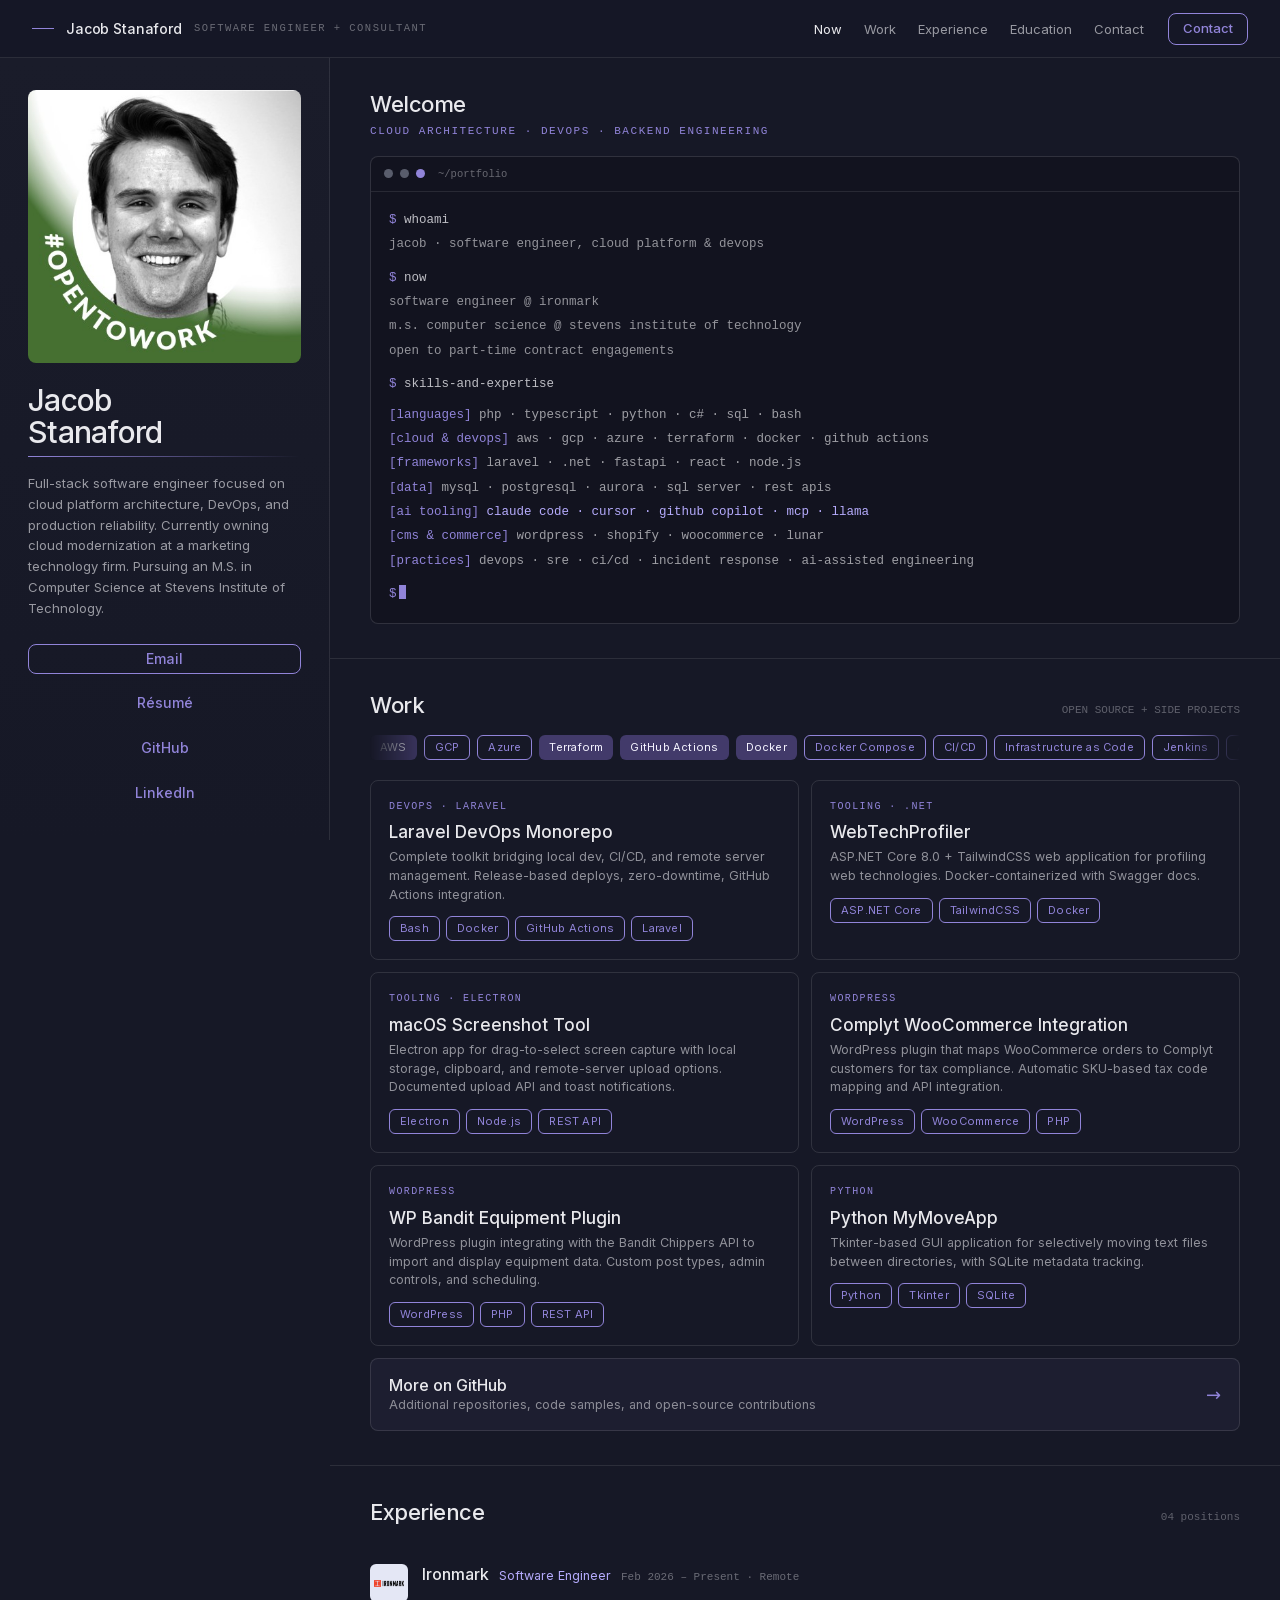
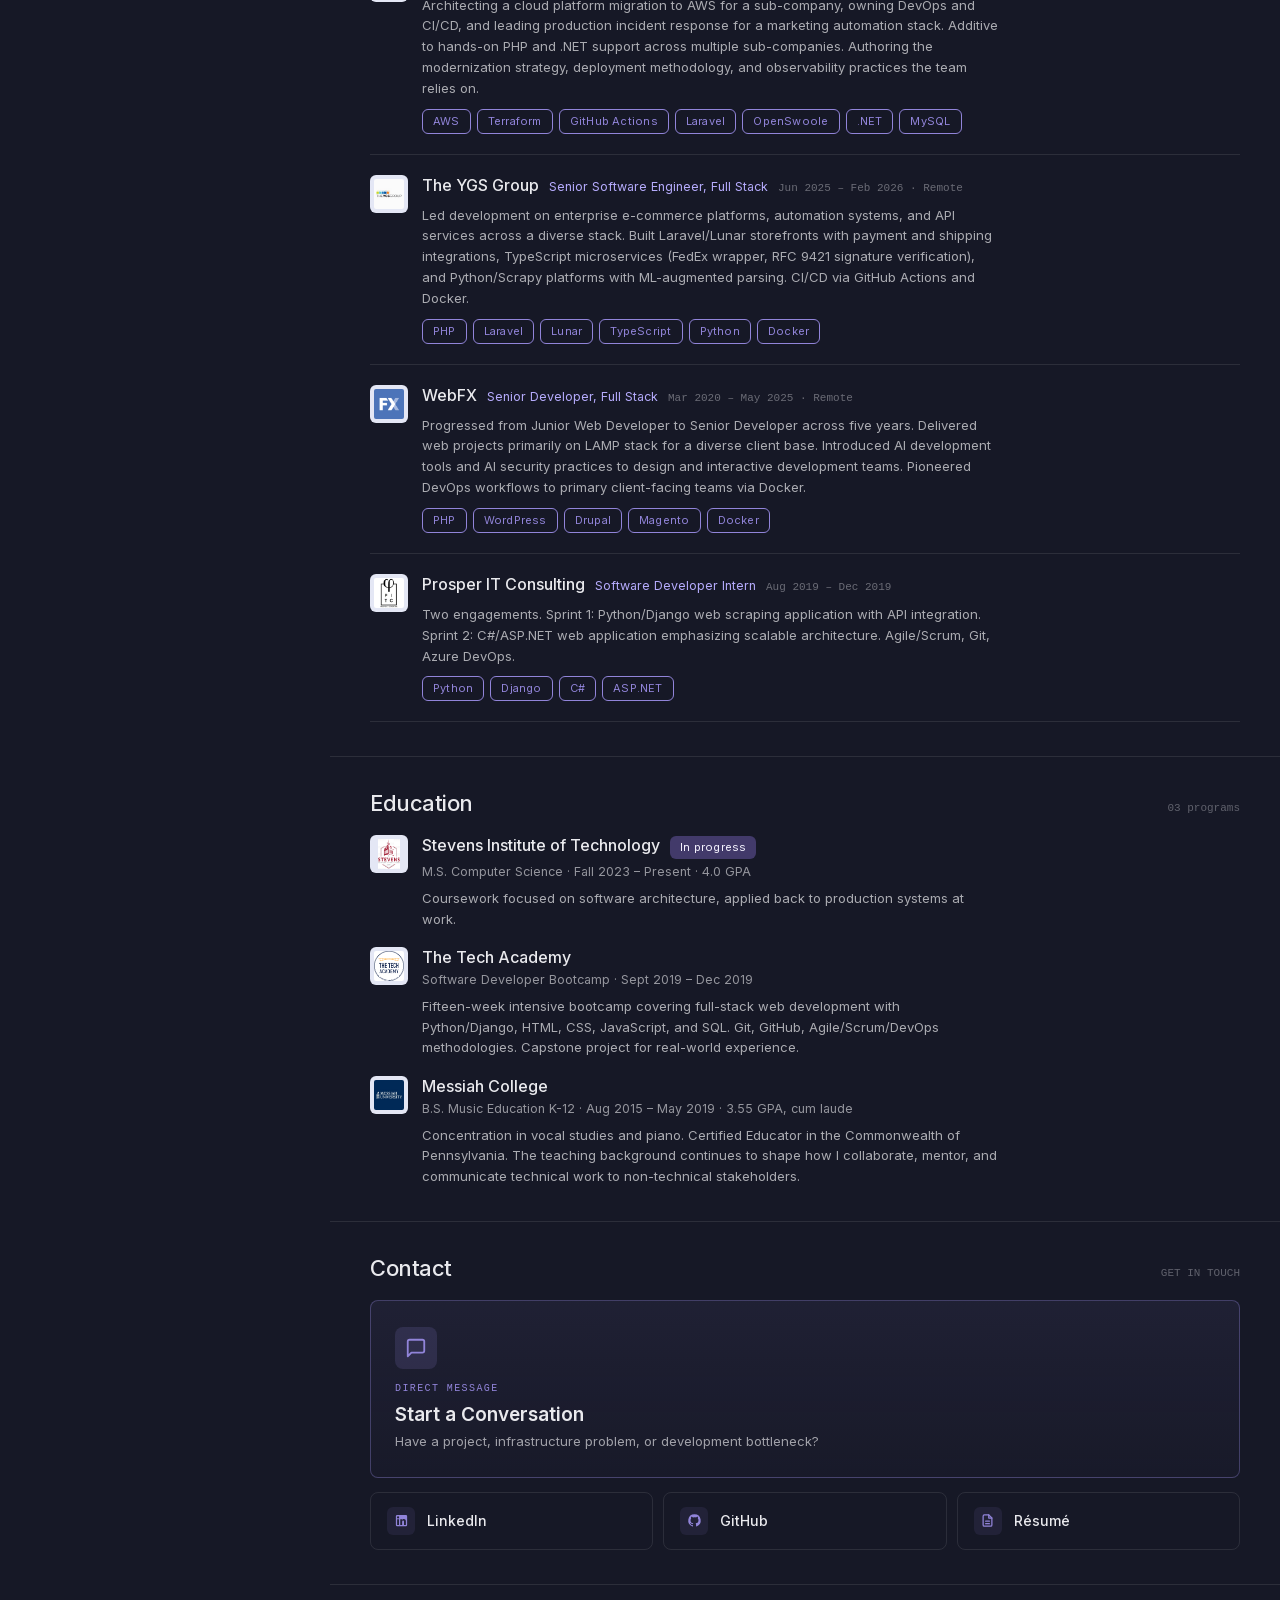
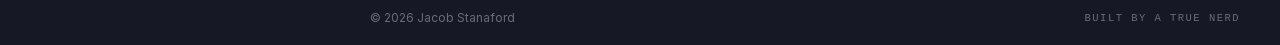
==== index.html @ 5dfaf930 "Homepage + services: add responsive media queries for mobile/tablet Feedback item 7. Three tiers of " ====
<!DOCTYPE html>
<html lang="en">
<head>
<meta charset="utf-8">
<meta name="viewport" content="width=device-width, initial-scale=1">
<title>Jacob Stanaford Portfolio | Software Engineer, Cloud Platform & DevOps</title>
<style>/* Nocturne — design-system tokens and component classes. This file is the source of truth for the system's look; retune it here and see readme.md. */
/* cyrillic-ext */
@font-face {
  font-family: 'Inter';
  font-style: normal;
  font-weight: 400;
  font-display: swap;
  src: url("assets/e448b426-da30-4cca-98b8-e3b02acdb00e.woff2") format('woff2');
  unicode-range: U+0460-052F, U+1C80-1C8A, U+20B4, U+2DE0-2DFF, U+A640-A69F, U+FE2E-FE2F;
}
/* cyrillic */
@font-face {
  font-family: 'Inter';
  font-style: normal;
  font-weight: 400;
  font-display: swap;
  src: url("assets/f47bdb8e-4d1e-4880-98b2-61ec3b3f5b4e.woff2") format('woff2');
  unicode-range: U+0301, U+0400-045F, U+0490-0491, U+04B0-04B1, U+2116;
}
/* greek-ext */
@font-face {
  font-family: 'Inter';
  font-style: normal;
  font-weight: 400;
  font-display: swap;
  src: url("assets/65dbf467-a188-4898-a3f2-194eca84f91b.woff2") format('woff2');
  unicode-range: U+1F00-1FFF;
}
/* greek */
@font-face {
  font-family: 'Inter';
  font-style: normal;
  font-weight: 400;
  font-display: swap;
  src: url("assets/1e72e751-fc00-493d-9ffb-1dca9f66a123.woff2") format('woff2');
  unicode-range: U+0370-0377, U+037A-037F, U+0384-038A, U+038C, U+038E-03A1, U+03A3-03FF;
}
/* vietnamese */
@font-face {
  font-family: 'Inter';
  font-style: normal;
  font-weight: 400;
  font-display: swap;
  src: url("assets/7c887afc-5d10-48a5-83d8-a8b218cb002e.woff2") format('woff2');
  unicode-range: U+0102-0103, U+0110-0111, U+0128-0129, U+0168-0169, U+01A0-01A1, U+01AF-01B0, U+0300-0301, U+0303-0304, U+0308-0309, U+0323, U+0329, U+1EA0-1EF9, U+20AB;
}
/* latin-ext */
@font-face {
  font-family: 'Inter';
  font-style: normal;
  font-weight: 400;
  font-display: swap;
  src: url("assets/c6983fc7-9854-4e55-b79d-0b1c1384f099.woff2") format('woff2');
  unicode-range: U+0100-02BA, U+02BD-02C5, U+02C7-02CC, U+02CE-02D7, U+02DD-02FF, U+0304, U+0308, U+0329, U+1D00-1DBF, U+1E00-1E9F, U+1EF2-1EFF, U+2020, U+20A0-20AB, U+20AD-20C0, U+2113, U+2C60-2C7F, U+A720-A7FF;
}
/* latin */
@font-face {
  font-family: 'Inter';
  font-style: normal;
  font-weight: 400;
  font-display: swap;
  src: url("assets/23ee8424-22c7-4cfa-b0a1-add9e2dee1e7.woff2") format('woff2');
  unicode-range: U+0000-00FF, U+0131, U+0152-0153, U+02BB-02BC, U+02C6, U+02DA, U+02DC, U+0304, U+0308, U+0329, U+2000-206F, U+20AC, U+2122, U+2191, U+2193, U+2212, U+2215, U+FEFF, U+FFFD;
}
/* cyrillic-ext */
@font-face {
  font-family: 'Inter';
  font-style: normal;
  font-weight: 500;
  font-display: swap;
  src: url("assets/e448b426-da30-4cca-98b8-e3b02acdb00e.woff2") format('woff2');
  unicode-range: U+0460-052F, U+1C80-1C8A, U+20B4, U+2DE0-2DFF, U+A640-A69F, U+FE2E-FE2F;
}
/* cyrillic */
@font-face {
  font-family: 'Inter';
  font-style: normal;
  font-weight: 500;
  font-display: swap;
  src: url("assets/f47bdb8e-4d1e-4880-98b2-61ec3b3f5b4e.woff2") format('woff2');
  unicode-range: U+0301, U+0400-045F, U+0490-0491, U+04B0-04B1, U+2116;
}
/* greek-ext */
@font-face {
  font-family: 'Inter';
  font-style: normal;
  font-weight: 500;
  font-display: swap;
  src: url("assets/65dbf467-a188-4898-a3f2-194eca84f91b.woff2") format('woff2');
  unicode-range: U+1F00-1FFF;
}
/* greek */
@font-face {
  font-family: 'Inter';
  font-style: normal;
  font-weight: 500;
  font-display: swap;
  src: url("assets/1e72e751-fc00-493d-9ffb-1dca9f66a123.woff2") format('woff2');
  unicode-range: U+0370-0377, U+037A-037F, U+0384-038A, U+038C, U+038E-03A1, U+03A3-03FF;
}
/* vietnamese */
@font-face {
  font-family: 'Inter';
  font-style: normal;
  font-weight: 500;
  font-display: swap;
  src: url("assets/7c887afc-5d10-48a5-83d8-a8b218cb002e.woff2") format('woff2');
  unicode-range: U+0102-0103, U+0110-0111, U+0128-0129, U+0168-0169, U+01A0-01A1, U+01AF-01B0, U+0300-0301, U+0303-0304, U+0308-0309, U+0323, U+0329, U+1EA0-1EF9, U+20AB;
}
/* latin-ext */
@font-face {
  font-family: 'Inter';
  font-style: normal;
  font-weight: 500;
  font-display: swap;
  src: url("assets/c6983fc7-9854-4e55-b79d-0b1c1384f099.woff2") format('woff2');
  unicode-range: U+0100-02BA, U+02BD-02C5, U+02C7-02CC, U+02CE-02D7, U+02DD-02FF, U+0304, U+0308, U+0329, U+1D00-1DBF, U+1E00-1E9F, U+1EF2-1EFF, U+2020, U+20A0-20AB, U+20AD-20C0, U+2113, U+2C60-2C7F, U+A720-A7FF;
}
/* latin */
@font-face {
  font-family: 'Inter';
  font-style: normal;
  font-weight: 500;
  font-display: swap;
  src: url("assets/23ee8424-22c7-4cfa-b0a1-add9e2dee1e7.woff2") format('woff2');
  unicode-range: U+0000-00FF, U+0131, U+0152-0153, U+02BB-02BC, U+02C6, U+02DA, U+02DC, U+0304, U+0308, U+0329, U+2000-206F, U+20AC, U+2122, U+2191, U+2193, U+2212, U+2215, U+FEFF, U+FFFD;
}
/* cyrillic-ext */
@font-face {
  font-family: 'Inter';
  font-style: normal;
  font-weight: 600;
  font-display: swap;
  src: url("assets/e448b426-da30-4cca-98b8-e3b02acdb00e.woff2") format('woff2');
  unicode-range: U+0460-052F, U+1C80-1C8A, U+20B4, U+2DE0-2DFF, U+A640-A69F, U+FE2E-FE2F;
}
/* cyrillic */
@font-face {
  font-family: 'Inter';
  font-style: normal;
  font-weight: 600;
  font-display: swap;
  src: url("assets/f47bdb8e-4d1e-4880-98b2-61ec3b3f5b4e.woff2") format('woff2');
  unicode-range: U+0301, U+0400-045F, U+0490-0491, U+04B0-04B1, U+2116;
}
/* greek-ext */
@font-face {
  font-family: 'Inter';
  font-style: normal;
  font-weight: 600;
  font-display: swap;
  src: url("assets/65dbf467-a188-4898-a3f2-194eca84f91b.woff2") format('woff2');
  unicode-range: U+1F00-1FFF;
}
/* greek */
@font-face {
  font-family: 'Inter';
  font-style: normal;
  font-weight: 600;
  font-display: swap;
  src: url("assets/1e72e751-fc00-493d-9ffb-1dca9f66a123.woff2") format('woff2');
  unicode-range: U+0370-0377, U+037A-037F, U+0384-038A, U+038C, U+038E-03A1, U+03A3-03FF;
}
/* vietnamese */
@font-face {
  font-family: 'Inter';
  font-style: normal;
  font-weight: 600;
  font-display: swap;
  src: url("assets/7c887afc-5d10-48a5-83d8-a8b218cb002e.woff2") format('woff2');
  unicode-range: U+0102-0103, U+0110-0111, U+0128-0129, U+0168-0169, U+01A0-01A1, U+01AF-01B0, U+0300-0301, U+0303-0304, U+0308-0309, U+0323, U+0329, U+1EA0-1EF9, U+20AB;
}
/* latin-ext */
@font-face {
  font-family: 'Inter';
  font-style: normal;
  font-weight: 600;
  font-display: swap;
  src: url("assets/c6983fc7-9854-4e55-b79d-0b1c1384f099.woff2") format('woff2');
  unicode-range: U+0100-02BA, U+02BD-02C5, U+02C7-02CC, U+02CE-02D7, U+02DD-02FF, U+0304, U+0308, U+0329, U+1D00-1DBF, U+1E00-1E9F, U+1EF2-1EFF, U+2020, U+20A0-20AB, U+20AD-20C0, U+2113, U+2C60-2C7F, U+A720-A7FF;
}
/* latin */
@font-face {
  font-family: 'Inter';
  font-style: normal;
  font-weight: 600;
  font-display: swap;
  src: url("assets/23ee8424-22c7-4cfa-b0a1-add9e2dee1e7.woff2") format('woff2');
  unicode-range: U+0000-00FF, U+0131, U+0152-0153, U+02BB-02BC, U+02C6, U+02DA, U+02DC, U+0304, U+0308, U+0329, U+2000-206F, U+20AC, U+2122, U+2191, U+2193, U+2212, U+2215, U+FEFF, U+FFFD;
}
/* cyrillic-ext */
@font-face {
  font-family: 'Inter';
  font-style: normal;
  font-weight: 700;
  font-display: swap;
  src: url("assets/e448b426-da30-4cca-98b8-e3b02acdb00e.woff2") format('woff2');
  unicode-range: U+0460-052F, U+1C80-1C8A, U+20B4, U+2DE0-2DFF, U+A640-A69F, U+FE2E-FE2F;
}
/* cyrillic */
@font-face {
  font-family: 'Inter';
  font-style: normal;
  font-weight: 700;
  font-display: swap;
  src: url("assets/f47bdb8e-4d1e-4880-98b2-61ec3b3f5b4e.woff2") format('woff2');
  unicode-range: U+0301, U+0400-045F, U+0490-0491, U+04B0-04B1, U+2116;
}
/* greek-ext */
@font-face {
  font-family: 'Inter';
  font-style: normal;
  font-weight: 700;
  font-display: swap;
  src: url("assets/65dbf467-a188-4898-a3f2-194eca84f91b.woff2") format('woff2');
  unicode-range: U+1F00-1FFF;
}
/* greek */
@font-face {
  font-family: 'Inter';
  font-style: normal;
  font-weight: 700;
  font-display: swap;
  src: url("assets/1e72e751-fc00-493d-9ffb-1dca9f66a123.woff2") format('woff2');
  unicode-range: U+0370-0377, U+037A-037F, U+0384-038A, U+038C, U+038E-03A1, U+03A3-03FF;
}
/* vietnamese */
@font-face {
  font-family: 'Inter';
  font-style: normal;
  font-weight: 700;
  font-display: swap;
  src: url("assets/7c887afc-5d10-48a5-83d8-a8b218cb002e.woff2") format('woff2');
  unicode-range: U+0102-0103, U+0110-0111, U+0128-0129, U+0168-0169, U+01A0-01A1, U+01AF-01B0, U+0300-0301, U+0303-0304, U+0308-0309, U+0323, U+0329, U+1EA0-1EF9, U+20AB;
}
/* latin-ext */
@font-face {
  font-family: 'Inter';
  font-style: normal;
  font-weight: 700;
  font-display: swap;
  src: url("assets/c6983fc7-9854-4e55-b79d-0b1c1384f099.woff2") format('woff2');
  unicode-range: U+0100-02BA, U+02BD-02C5, U+02C7-02CC, U+02CE-02D7, U+02DD-02FF, U+0304, U+0308, U+0329, U+1D00-1DBF, U+1E00-1E9F, U+1EF2-1EFF, U+2020, U+20A0-20AB, U+20AD-20C0, U+2113, U+2C60-2C7F, U+A720-A7FF;
}
/* latin */
@font-face {
  font-family: 'Inter';
  font-style: normal;
  font-weight: 700;
  font-display: swap;
  src: url("assets/23ee8424-22c7-4cfa-b0a1-add9e2dee1e7.woff2") format('woff2');
  unicode-range: U+0000-00FF, U+0131, U+0152-0153, U+02BB-02BC, U+02C6, U+02DA, U+02DC, U+0304, U+0308, U+0329, U+2000-206F, U+20AC, U+2122, U+2191, U+2193, U+2212, U+2215, U+FEFF, U+FFFD;
}


:root {
  --color-bg: #161826;
  --color-surface: #232532;
  --color-text: #e9e9ed;
  --color-accent: #9184d9; /* review round 7 (Barron): the accent moves to
     the product's blurple — OKLCH hue 289.2, the hue of the app's own Pro
     accent (#9a8fe0, --om-accent-pro) — at the same lightness the steel
     accent held (L 0.660, so the documented ratios survive) and chroma
     in the product blurple's own range (its token sits at C 0.118; the
     accent takes 0.125, from the old steel's 0.030):
     the accent now reads as an accent rather than another neutral. */
  --color-accent-2: #a7a1db; /* the machine-derived stand-in follows: same
     hue, same L 0.734, chroma at the same 2:3 proportion it held */
  --color-divider: color-mix(in srgb, #e9e9ed 16%, transparent);

  /* Tonal ramps — generated in OKLCH on one shared lightness scale, so the
     same step of any role matches the others in visual value. */
  --color-neutral-100: #f3f5fe;
  --color-neutral-200: #e4e7f5;
  --color-neutral-300: #cfd3e5;
  --color-neutral-400: #b2b6ca;
  --color-neutral-500: #9397ab;
  --color-neutral-600: #75798c;
  --color-neutral-700: #595d6c;
  --color-neutral-800: #3f424d;
  --color-neutral-900: #292b31;

  --color-accent-100: #f5f4ff;
  --color-accent-200: #e7e5fe;
  --color-accent-300: #d2cefd;
  --color-accent-400: #b5abfc;
  --color-accent-500: #968ae0;
  --color-accent-600: #796cbf;
  --color-accent-700: #5d5294;
  --color-accent-800: #423a6a;
  --color-accent-900: #2b2741;

  --color-accent-2-100: #f5f4ff;
  --color-accent-2-200: #e7e5fe;
  --color-accent-2-300: #d2cefd;
  --color-accent-2-400: #b5afe8;
  --color-accent-2-500: #9690c9;
  --color-accent-2-600: #7972a9;
  --color-accent-2-700: #5c5783;
  --color-accent-2-800: #423e5d;
  --color-accent-2-900: #2b293a;

  /* Deck section-divider ground — review round 3: saturation as presence.
     Dividers take a saturated deep indigo (hue 277, the neutral ramp's own
     family; C 0.094 — written when the accent held C 0.030, before the
     round-7 blurple raised it past the ground's) with a lighter bloom and
     a ghost tint of the same hue, while the slide grounds stay
     desaturated. Deck-scale fills only — not interface colors. */
  --color-section: #262a60;
  --color-section-glow: #353b80;
  --color-section-ghost: #4c5397;

  --font-heading: "Inter", system-ui, sans-serif;
  --font-heading-weight: 500;
  --font-body: "Inter", system-ui, sans-serif;

  --space-1: 2.8px;
  --space-2: 5.6px;
  --space-3: 8.4px;
  --space-4: 11.2px;
  --space-6: 16.8px;
  --space-8: 22.4px;

  --radius-sm: 4px;
  --radius-md: 8px;
  --radius-lg: 14px;

  /* Elevation — derived from the ground: soft ink-tinted shadows on a
     light theme, a hairline edge + ambient darkness on a dark one. */
  --shadow-sm: 0 0 0 1px #3f424d;
  --shadow-md: 0 0 0 1px #595d6c, 0 6px 18px rgba(0,0,0,0.55);
  --shadow-lg: 0 0 0 1px #9397ab, 0 16px 40px rgba(0,0,0,0.65);
}

body {
  background: var(--color-bg);
  color: var(--color-text);
  font-family: var(--font-body);
}
h1, h2, h3, h4 { font-family: var(--font-heading); font-weight: var(--font-heading-weight); }

.lighten{mix-blend-mode:lighten;background-color:transparent}

/* ══════════════════════════════════════════════════════════════════════════
   Components — built with the tokens above. Plain CSS
   on plain HTML: no JavaScript, no build step. Each class is documented in
   readme.md and demonstrated in foundations/ and components/.
   ══════════════════════════════════════════════════════════════════════ */

*, *::before, *::after { box-sizing: border-box; }
body { margin: 0; font-size: 15px; line-height: 1.55; font-weight: 400; }
h1, h2, h3, h4, h5, h6 {
  font-family: var(--font-heading); font-weight: var(--font-heading-weight);
  line-height: 1.12; letter-spacing: -0.015em; margin: 0 0 var(--space-2);
}
h1 { font-size: 42px; }
h2 { font-size: 32px; }
h3 { font-size: 25px; }
h4 { font-size: 20px; }
h5 { font-size: 16px; }
h6 { font-size: 13px; }
h6 { letter-spacing: 0.08em; text-transform: uppercase; }
p { margin: 0 0 var(--space-3); }
a { color: var(--color-accent); text-underline-offset: 3px; }
img { display: block; max-width: 100%; }
figure { margin: 0; }
figcaption {
  font-size: 11px; margin-top: var(--space-1);
  color: color-mix(in srgb, var(--color-text) 55%, transparent);
}
.text-muted { color: color-mix(in srgb, var(--color-text) 55%, transparent); }
:focus { outline: none; }
:focus-visible { outline: 2px solid var(--color-accent); outline-offset: 2px; }
::selection { background: color-mix(in srgb, var(--color-accent) 30%, transparent); }

/* — rules — */
/* Rules fade to transparent at both ends instead of stopping cleanly — a
   Nocturne signature. The ramp is 48px an end (one deck baseline unit),
   painted from the same divider token. Freestanding rules fade; box
   outlines, in-control separators, and short accent marks stay solid. */
.hr {
  height: 1px; border: 0; margin: var(--space-4) 0;
  background: linear-gradient(to right,
    transparent, var(--color-divider) 48px,
    var(--color-divider) calc(100% - 48px), transparent);
}

/* — buttons — */
.btn {
  display: inline-flex; align-items: center; justify-content: center; gap: 6px;
  cursor: pointer; text-decoration: none;
  font-family: var(--font-heading); font-weight: var(--font-heading-weight);
  font-size: 14px; line-height: 1.2; color: var(--color-text); /* matches the .input's 14px —
     the pair sits side by side in sign-up rows */
  background: transparent; border: 1px solid transparent;
  padding: var(--space-2) calc(var(--space-3) * 1.2);
  border-radius: var(--radius-md);
}
.btn svg { display: block; }
.btn:disabled { opacity: 0.45; cursor: not-allowed; }
.btn-primary { color: var(--color-accent); border-color: var(--color-accent); }
.btn-primary:hover { background: color-mix(in srgb, var(--color-accent) 12%, transparent); }
.btn-primary:active { background: color-mix(in srgb, var(--color-accent) 22%, transparent); }
.btn-secondary { border-color: var(--color-divider); }
.btn-secondary:hover { background: color-mix(in srgb, var(--color-text) 7%, transparent); }
.btn-secondary:active { background: color-mix(in srgb, var(--color-text) 14%, transparent); }
.btn-ghost { color: var(--color-accent); padding-inline: var(--space-1); }
.btn-ghost:hover { background: color-mix(in srgb, var(--color-accent) 10%, transparent); }
.btn-ghost:active { background: color-mix(in srgb, var(--color-accent) 18%, transparent); }
.btn-icon { width: 36px; height: 36px; padding: 0; }
.btn-block { width: 100%; margin-top: var(--space-2); }

/* — forms — */
.field > label {
  display: block; font-size: 12px; margin-bottom: 5px;
  color: color-mix(in srgb, var(--color-text) 70%, transparent);
}
.input {
  width: 100%; min-height: 36px; padding: 6px 10px; font: inherit;
  font-size: 14px; color: var(--color-text); caret-color: var(--color-accent);
  background: var(--color-surface);
  border: 1px solid var(--color-divider); border-radius: var(--radius-md);
}
.input:hover { border-color: color-mix(in srgb, var(--color-text) 45%, transparent); }
.input:focus-visible { border-color: var(--color-accent); outline-offset: 0; }
textarea.input { min-height: 90px; resize: vertical; }
.radio { display: inline-flex; align-items: center; gap: 8px; cursor: pointer; font-size: 14px; }
.radio input, .seg-opt input {
  position: absolute; opacity: 0; width: 0; height: 0; pointer-events: none;
}
.radio .dot {
  width: 16px; height: 16px; flex: none; border-radius: 50%;
  border: 1.5px solid var(--color-divider);
}
.radio:hover .dot { border-color: var(--color-accent); }
.radio input:checked + .dot {
  border-color: var(--color-accent); background: var(--color-accent);
  box-shadow: inset 0 0 0 4px var(--color-bg);
}
.radio input:focus-visible + .dot { outline: 2px solid var(--color-accent); outline-offset: 2px; }
.seg {
  display: inline-flex; overflow: hidden;
  border: 1px solid var(--color-divider); border-radius: var(--radius-md);
}
.seg-opt {
  display: inline-flex; align-items: center; gap: 6px;
  padding: 7px 12px; font-size: 13px; cursor: pointer;
}
.seg-opt + .seg-opt { border-left: 1px solid var(--color-divider); }
.seg-opt:has(input:checked) { color: var(--color-accent); box-shadow: inset 0 0 0 1px var(--color-accent); }
.seg-opt:not(:has(input:checked)):hover { background: color-mix(in srgb, var(--color-text) 7%, transparent); }
.seg-opt:has(input:focus-visible) { outline: 2px solid var(--color-accent); outline-offset: -2px; }

/* — cards — */
.card {
  display: flex; flex-direction: column; gap: var(--space-2);
  padding: var(--space-3); border-radius: var(--radius-md); background: var(--color-surface);
}
.card-kicker { font-size: 10px; letter-spacing: 0.1em; text-transform: uppercase; color: var(--color-accent); }
.card-title {
  font-family: var(--font-heading); font-weight: var(--font-heading-weight);
  font-size: 17px; line-height: 1.2;
}
.card-body { margin: 0; font-size: 13px; opacity: 0.8; flex: 1; }
.card-meta {
  display: flex; align-items: center; gap: 6px; font-size: 11px;
  color: color-mix(in srgb, var(--color-text) 50%, transparent);
}
.elev-sm { box-shadow: var(--shadow-sm); }
.elev-md { box-shadow: var(--shadow-md); }
.elev-lg { box-shadow: var(--shadow-lg); }

/* — tags — */
.tag {
  display: inline-flex; align-items: center; font-size: 11px;
  letter-spacing: 0.02em; padding: 3px 10px;
  border-radius: calc(var(--radius-md) * 0.75);
}
.tag-accent { background: var(--color-accent-800); color: var(--color-accent-100); }
.tag-accent-2 { background: var(--color-accent-2-800); color: var(--color-accent-2-100); }
.tag-neutral { background: var(--color-neutral-800); color: var(--color-neutral-100); }
.tag-outline { border: 1px solid var(--color-accent); color: var(--color-accent); }

/* — navigation — */
.nav {
  display: flex; align-items: center; gap: var(--space-4);
  padding: var(--space-3) var(--space-4);
  border-bottom: none;
}
.nav-brand {
  font-family: var(--font-heading); font-weight: var(--font-heading-weight);
  font-size: 18px; margin-right: auto;
}
.nav a { color: inherit; text-decoration: none; font-size: 14px; }
.nav a:hover, .nav a[aria-current='page'] { color: var(--color-accent); }

/* — tables — */
.table { width: 100%; border-collapse: collapse; font-size: 14px; }
.table th {
  text-align: left; font-size: 11px; letter-spacing: 0.08em; text-transform: uppercase;
  color: color-mix(in srgb, var(--color-text) 60%, transparent);
  padding: var(--space-2); border-bottom: 1px solid transparent; /* keeps layout; the row paints the fading rule */
}
.table td {
  padding: var(--space-2);
  border-bottom: 1px solid transparent;
}
/* Row rules as row-level strips so the end-fade spans the row, not each cell. */
.table thead tr {
  background: linear-gradient(to right,
    transparent, var(--color-divider) 48px,
    var(--color-divider) calc(100% - 48px), transparent) no-repeat bottom / 100% 1px;
}
.table tbody tr {
  background: linear-gradient(to right,
    transparent, color-mix(in srgb, var(--color-text) 8%, transparent) 48px,
    color-mix(in srgb, var(--color-text) 8%, transparent) calc(100% - 48px), transparent) no-repeat bottom / 100% 1px;
}
.table tbody tr:hover {
  /* the hover tint layers over the row rule, which keeps painting */
  background:
    linear-gradient(color-mix(in srgb, var(--color-text) 4%, transparent),
                    color-mix(in srgb, var(--color-text) 4%, transparent)) no-repeat 0 0 / 100% 100%,
    linear-gradient(to right,
      transparent, color-mix(in srgb, var(--color-text) 8%, transparent) 48px,
      color-mix(in srgb, var(--color-text) 8%, transparent) calc(100% - 48px), transparent) no-repeat bottom / 100% 1px;
}

/* — dialog — */
.dialog-backdrop {
  position: fixed; inset: 0; display: grid; place-items: center;
  padding: var(--space-4);
  background: color-mix(in srgb, var(--color-neutral-900) 50%, transparent);
}
.dialog {
  width: min(440px, 100%); display: flex; flex-direction: column; gap: var(--space-3);
  padding: var(--space-4); border-radius: var(--radius-lg);
  background: var(--color-surface); box-shadow: var(--shadow-lg);
}
.dialog-title {
  font-family: var(--font-heading); font-weight: var(--font-heading-weight);
  font-size: 20px;
}
.dialog-body { font-size: 14px; opacity: 0.85; }
.dialog-actions { display: flex; justify-content: flex-end; gap: var(--space-2); margin-top: var(--space-2); }

</style>
<script src="assets/eca9841a-5510-4d7b-a6c1-df7aee3c4785.js"></script>
<style>
body{margin:0;background:#0e0f18;font-family:Inter,system-ui,sans-serif}
html{background:#0e0f18}
.dv-turn{padding:40px 44px 32px;border-bottom:1px solid rgba(255,255,255,.08);scroll-margin-top:16px;background:#0e0f18}
.logo{width:32px;height:32px;object-fit:contain;background:#e4e7f5;border-radius:6px;padding:4px;box-sizing:border-box;flex:none}
.logo-lg{width:38px;height:38px}
.dv-thd{display:flex;align-items:baseline;gap:10px;margin:0 0 20px}
.dv-tid{font:600 10px ui-monospace,Menlo,monospace;padding:3px 7px;background:#e9e9ed;color:#161826;border-radius:4px;text-decoration:none}
.dv-tname{font:600 13px/1.2 Inter,system-ui,sans-serif;color:#e9e9ed}
.dv-opts{display:flex;flex-wrap:wrap;gap:36px;align-items:flex-start}
.dv-opt{flex:none;display:flex;flex-direction:column;gap:9px;scroll-margin-top:16px}
.dv-oid{font:600 10.5px ui-monospace,Menlo,monospace;padding:3px 7px;background:rgba(255,255,255,.1);color:#e9e9ed;border-radius:5px;text-decoration:none}
.dv-olabel{display:flex;align-items:baseline;gap:8px;font:400 11px/1.3 Inter,system-ui,sans-serif;color:rgba(233,233,237,.55)}
.dv-card{max-width:100%;background:#161826;border:1px solid rgba(255,255,255,.09);border-radius:8px;box-shadow:0 16px 40px rgba(0,0,0,.5);overflow:hidden}
.dv-opt:target .dv-oid{background:#9184d9;color:#161826}
.dv-next{margin:22px 0 0;font:12px/1.5 Inter,system-ui,sans-serif;color:rgba(233,233,237,.5)}
.dv-groep{width:100%;font:600 10px ui-monospace,Menlo,monospace;letter-spacing:.14em;text-transform:uppercase;color:rgba(233,233,237,.35);margin:14px 0 -14px}
.mono{font-family:ui-monospace,Menlo,monospace}
.ph{color:rgba(145,132,217,.75);font-family:ui-monospace,Menlo,monospace;font-size:.86em}
@keyframes sweep{from{transform:scaleX(0)}to{transform:scaleX(1)}}
@keyframes rise{from{opacity:0;transform:translateY(14px)}to{opacity:1;transform:none}}
.rise{animation:rise .7s cubic-bezier(.22,1,.36,1) both}
.sweepline{transform-origin:left;animation:sweep 1.1s cubic-bezier(.22,1,.36,1) both}
@keyframes type{from{max-width:0}to{max-width:100%}}
@keyframes blink{0%,49%{opacity:1}50%,100%{opacity:0}}
.t{display:inline-block;width:max-content;max-width:100%;overflow:hidden;white-space:nowrap;vertical-align:bottom;animation:type .5s steps(34,end) both}
.caret{display:inline-block;width:7px;height:14px;background:#9184d9;vertical-align:-2px;margin-left:2px;animation:blink 1.1s step-end infinite}
@keyframes fadein{from{opacity:0}to{opacity:1}}
.pre{opacity:0;color:#9184d9;animation:fadein .12s linear both}
.marquee{overflow:hidden;position:relative;-webkit-mask-image:linear-gradient(to right,transparent 0,#000 60px,#000 calc(100% - 60px),transparent 100%);mask-image:linear-gradient(to right,transparent 0,#000 60px,#000 calc(100% - 60px),transparent 100%)}
.marquee-track{display:flex;flex-wrap:nowrap;gap:7px;width:max-content;animation:marquee 110s linear infinite}
.marquee:hover .marquee-track{animation-play-state:paused}
@keyframes marquee{from{transform:translateX(0)}to{transform:translateX(-50%)}}
.marquee .tag{flex:0 0 auto;white-space:nowrap}
.contact-card:hover{border-color:rgba(145,132,217,.6)!important;transform:translateY(-2px);background:linear-gradient(180deg,rgba(145,132,217,.09),rgba(145,132,217,.02))!important}
.contact-card-mini:hover{border-color:rgba(145,132,217,.5)!important;background:rgba(145,132,217,.05)}
.term-body::-webkit-scrollbar{width:10px}
.term-body::-webkit-scrollbar-track{background:rgba(145,132,217,.06);border-radius:8px}
.term-body::-webkit-scrollbar-thumb{background:rgba(145,132,217,.45);border-radius:8px;border:2px solid rgba(22,24,38,.6)}
.term-body::-webkit-scrollbar-thumb:hover{background:rgba(145,132,217,.7)}
.term-body{scrollbar-color:rgba(145,132,217,.55) rgba(145,132,217,.08);scrollbar-width:thin}

/* Mobile responsive layout — added 2026-09-23 */
@media (max-width: 900px) {
  /* Root sidebar+main grid: stack vertically */
  div[style*="grid-template-columns:330px 1fr"] {
    grid-template-columns: 1fr !important;
  }
  /* Sidebar: unstick, unpin, restyle borders */
  aside[style*="position:sticky"] {
    position: static !important;
    max-height: none !important;
    overflow-y: visible !important;
    padding: 24px 20px !important;
    border-right: none !important;
    border-bottom: 1px solid rgba(233,233,237,.1) !important;
  }
  /* Top nav: tighter horizontal padding */
  div[style*="position:sticky"][style*="height:58px"] {
    padding: 0 20px !important;
  }
  /* Top-nav link row: tighter gap and font */
  div[style*="gap:22px"][style*="font:400 13px Inter"] {
    gap: 14px !important;
    font-size: 12px !important;
  }
}
@media (max-width: 640px) {
  /* Section padding tighter for phone */
  section {
    padding: 24px 20px !important;
  }
  /* Work project grid: 2-col -> 1-col */
  section#work div[style*="grid-template-columns:1fr 1fr"] {
    grid-template-columns: 1fr !important;
  }
  /* Contact secondary tier: 3-col -> 2-col */
  section#contact div[style*="grid-template-columns:1fr 1fr 1fr"] {
    grid-template-columns: 1fr 1fr !important;
  }
  /* Services page process grid: 2-col -> 1-col */
  div[style*="grid-template-columns:1fr 1fr"][style*="gap:14px"] {
    grid-template-columns: 1fr !important;
  }
  /* Terminal: smaller font + tighter padding */
  #term-body {
    font-size: 11.5px !important;
    padding: 12px 14px !important;
  }
  /* Marquee pill font shrink */
  .marquee .tag {
    font-size: 11px !important;
  }
  /* Hero H1 shrink (services page) */
  section h1 {
    font-size: 28px !important;
  }
  /* Top nav: hide the mono subtitle label to free space */
  div[style*="height:58px"] span.mono[style*="letter-spacing:.14em"] {
    display: none !important;
  }
  /* Nav links: tighter still */
  div[style*="gap:22px"][style*="font:400 13px Inter"] {
    gap: 12px !important;
    font-size: 11.5px !important;
  }
}
@media (max-width: 430px) {
  /* Contact secondary: fully stack */
  section#contact div[style*="grid-template-columns:1fr 1fr 1fr"] {
    grid-template-columns: 1fr !important;
  }
  /* Top nav: minimal horizontal padding */
  div[style*="position:sticky"][style*="height:58px"] {
    padding: 0 14px !important;
  }
  /* Nav links compete for space here — hide them; Contact button + logo stay */
  div[style*="gap:22px"][style*="font:400 13px Inter"] {
    display: none !important;
  }
}
</style>
</head>
<body style="background:var(--color-bg);color:var(--color-text)">

<div style="max-width:1360px;margin:0 auto;background:#161826;box-shadow:0 0 0 1px rgba(233,233,237,.06)">

  <!-- ═════════════════ TOP NAV ═════════════════ -->
  <div style="position:sticky;top:0;z-index:5;display:flex;align-items:center;justify-content:space-between;padding:0 32px;height:58px;background:rgba(22,24,38,.92);backdrop-filter:blur(10px);border-bottom:1px solid rgba(233,233,237,.1)">
    <div style="display:flex;align-items:center;gap:12px">
      <span style="display:block;width:22px;height:1px;background:#9184d9" class="sweepline"></span>
      <span style="font:500 14px Inter,sans-serif;letter-spacing:-.01em">Jacob Stanaford</span>
      <span class="mono" style="font-size:10.5px;letter-spacing:.14em;color:rgba(233,233,237,.4)">SOFTWARE ENGINEER + CONSULTANT</span>
    </div>
    <div style="display:flex;align-items:center;gap:24px">
      <div style="display:flex;gap:22px;font:400 13px Inter,sans-serif;color:rgba(233,233,237,.62)">
        <a href="#now" style="color:#e9e9ed;text-decoration:none">Now</a>
        <a href="#work" style="color:inherit;text-decoration:none">Work</a>
        <a href="#experience" style="color:inherit;text-decoration:none">Experience</a>
        <a href="#education" style="color:inherit;text-decoration:none">Education</a>
        <a href="#contact" style="color:inherit;text-decoration:none">Contact</a>
      </div>
      <a href="#contact" class="btn btn-primary" style="text-decoration:none;height:32px;padding:0 14px;font-size:13px">Contact</a>
    </div>
  </div>

  <div style="display:grid;grid-template-columns:330px 1fr">

    <!-- ═════════════════ LEFT SIDEBAR ═════════════════ -->
    <aside style="border-right:1px solid rgba(233,233,237,.1);padding:32px 28px;background:linear-gradient(180deg,#1a1c2a,#161826);align-self:start;position:sticky;top:58px;max-height:calc(100vh - 58px);overflow-y:auto;scrollbar-width:thin;scrollbar-color:rgba(145,132,217,.35) transparent">
      <div style="border-radius:8px;overflow:hidden;background:#161826">
        <img src="img/jacobstanaford.jpeg" alt="Jacob Stanaford" style="width:100%;aspect-ratio:1;object-fit:cover;object-position:50% 25%">
      </div>
      <h1 style="font-size:30px;letter-spacing:-.025em;margin:22px 0 8px;line-height:1.05">Jacob<br>Stanaford</h1>
      <div style="height:1px;background:linear-gradient(to right,#9184d9,rgba(145,132,217,0));margin-bottom:16px" class="sweepline"></div>
      <p style="font-size:13px;line-height:1.6;color:rgba(233,233,237,.62)">Full-stack software engineer focused on cloud platform architecture, DevOps, and production reliability. Currently owning cloud modernization at a marketing technology firm. Pursuing an M.S. in Computer Science at Stevens Institute of Technology.</p>
      <div style="display:flex;flex-direction:column;gap:9px;margin-top:20px">
        <a href="mailto:jacobstanafordprofessional@gmail.com" class="btn btn-primary btn-block" style="text-decoration:none">Email</a>
        <a href="img/resource/JacobS_Resume.pdf" class="btn btn-ghost btn-block" style="text-decoration:none">Résumé</a>
        <a href="https://github.com/jstanaford" class="btn btn-ghost btn-block" style="text-decoration:none">GitHub</a>
        <a href="https://www.linkedin.com/in/jacobstanaford/" class="btn btn-ghost btn-block" style="text-decoration:none">LinkedIn</a>
      </div>
    </aside>

    <!-- ═════════════════ MAIN CONTENT ═════════════════ -->
    <main style="min-width:0">

      <!-- ─── NOW ─── -->
      <section id="now" style="padding:34px 40px;border-bottom:1px solid rgba(233,233,237,.1)">
        <div style="display:flex;align-items:baseline;justify-content:space-between;margin-bottom:6px">
          <h2 style="font-size:22px;letter-spacing:-.02em;margin:0">Welcome</h2>
        </div>
        <div class="mono" style="font-size:11px;letter-spacing:.14em;color:#9184d9;margin-bottom:16px">CLOUD ARCHITECTURE · DEVOPS · BACKEND ENGINEERING</div>
        <div style="border:1px solid rgba(233,233,237,.14);border-radius:8px;overflow:hidden;background:#12131f">
          <div style="display:flex;align-items:center;gap:7px;padding:9px 13px;border-bottom:1px solid rgba(233,233,237,.1)">
            <span style="width:9px;height:9px;border-radius:50%;background:#595d6c;display:block"></span>
            <span style="width:9px;height:9px;border-radius:50%;background:#595d6c;display:block"></span>
            <span style="width:9px;height:9px;border-radius:50%;background:#9184d9;display:block"></span>
            <span class="mono" style="font-size:10.5px;color:rgba(233,233,237,.4);margin-left:6px">~/portfolio</span>
          </div>
          <div id="term-body" class="mono term-body" style="font-size:12.5px;line-height:1.95;padding:16px 18px;color:rgba(233,233,237,.8);max-height:460px;overflow-y:auto;overflow-x:hidden">
            <div><span class="pre" style="animation-delay:.05s">$</span> <span class="t" style="animation:type .42s steps(6,end) both;animation-delay:.4s">whoami</span></div>
            <div style="color:rgba(233,233,237,.6)"><span class="t" style="animation-delay:1.4s">jacob · software engineer, cloud platform &amp; devops</span></div>

            <div style="margin-top:9px"><span class="pre" style="animation-delay:2.45s">$</span> <span class="t" style="animation:type .21s steps(3,end) both;animation-delay:2.8s">now</span></div>
            <div style="color:rgba(233,233,237,.6)"><span class="t" style="animation-delay:3.8s">software engineer @ ironmark</span></div>
            <div style="color:rgba(233,233,237,.6)"><span class="t" style="animation-delay:4.6s">m.s. computer science @ stevens institute of technology</span></div>
            <div style="color:rgba(233,233,237,.6)"><span class="t" style="animation-delay:5.4s">open to part-time contract engagements</span></div>

            <div style="margin-top:9px"><span class="pre" style="animation-delay:6.45s">$</span> <span class="t" style="animation:type 1.4s steps(20,end) both;animation-delay:6.8s">skills-and-expertise</span></div>

            <div style="margin-top:6px"><span style="color:#9184d9"><span class="t" style="animation-delay:8.4s">[languages]</span></span> <span style="color:rgba(233,233,237,.65)"><span class="t" style="animation-delay:8.9s">php · typescript · python · c# · sql · bash</span></span></div>
            <div><span style="color:#9184d9"><span class="t" style="animation-delay:9.4s">[cloud &amp; devops]</span></span> <span style="color:rgba(233,233,237,.65)"><span class="t" style="animation-delay:9.9s">aws · gcp · azure · terraform · docker · github actions</span></span></div>
            <div><span style="color:#9184d9"><span class="t" style="animation-delay:10.4s">[frameworks]</span></span> <span style="color:rgba(233,233,237,.65)"><span class="t" style="animation-delay:10.9s">laravel · .net · fastapi · react · node.js</span></span></div>
            <div><span style="color:#9184d9"><span class="t" style="animation-delay:11.4s">[data]</span></span> <span style="color:rgba(233,233,237,.65)"><span class="t" style="animation-delay:11.9s">mysql · postgresql · aurora · sql server · rest apis</span></span></div>
            <div><span style="color:#9184d9"><span class="t" style="animation-delay:12.4s">[ai tooling]</span></span> <span style="color:#b5abfc"><span class="t" style="animation-delay:12.9s">claude code · cursor · github copilot · mcp · llama</span></span></div>
            <div><span style="color:#9184d9"><span class="t" style="animation-delay:13.4s">[cms &amp; commerce]</span></span> <span style="color:rgba(233,233,237,.65)"><span class="t" style="animation-delay:13.9s">wordpress · shopify · woocommerce · lunar</span></span></div>
            <div><span style="color:#9184d9"><span class="t" style="animation-delay:14.4s">[practices]</span></span> <span style="color:rgba(233,233,237,.65)"><span class="t" style="animation-delay:14.9s">devops · sre · ci/cd · incident response · ai-assisted engineering</span></span></div>

            <div style="margin-top:9px"><span class="pre" style="animation-delay:16s">$</span><span class="caret"></span></div>
          </div>
          <script>
          (function(){
            var term = document.getElementById('term-body');
            if (!term) return;
            // Start with the terminal scrolled to the top so the reveal begins at $ whoami.
            term.scrollTop = 0;
            var userScrolled = false;
            term.addEventListener('wheel', function(){ userScrolled = true; }, {passive:true});
            term.addEventListener('touchstart', function(){ userScrolled = true; }, {passive:true});

            // For each typed span, schedule a minimum scroll-into-view when its typing animation starts.
            // Behavior: only scroll when the row is actually about to fall off the bottom; move by the
            // smallest amount that puts the row inside the visible area with a small bottom buffer.
            // Skip scrolls smaller than a threshold so we don't jitter row-by-row.
            var BOTTOM_BUFFER = 40;   // px kept below the newly typed row
            var MIN_SHIFT = 24;       // don't fire a scroll shorter than this
            var spans = term.querySelectorAll('.t');
            spans.forEach(function(sp){
              var delayStr = sp.style.animationDelay || '0s';
              var ms = parseFloat(delayStr) * 1000;
              setTimeout(function(){
                if (userScrolled) return;
                var row = sp.closest('div');
                if (!row) return;
                var rowBottom = row.offsetTop + row.offsetHeight;
                var visibleBottom = term.scrollTop + term.clientHeight;
                // Only scroll when the new row would fall below the visible area.
                if (rowBottom > visibleBottom - 8) {
                  // Scroll by the minimum amount that puts the row inside the viewport with a buffer.
                  var target = Math.max(0, rowBottom - term.clientHeight + BOTTOM_BUFFER);
                  var delta = target - term.scrollTop;
                  if (delta >= MIN_SHIFT) {
                    term.scrollTo({top: target, behavior: 'smooth'});
                  }
                }
              }, ms);
            });
          })();
          </script>
        </div>
      </section>

      <!-- ─── WORK / PROJECTS ─── -->
      <section id="work" style="padding:34px 40px;border-bottom:1px solid rgba(233,233,237,.1)">
        <div style="display:flex;align-items:baseline;justify-content:space-between;margin-bottom:14px">
          <h2 style="font-size:22px;letter-spacing:-.02em;margin:0">Work</h2>
          <span class="mono" style="font-size:11px;color:rgba(233,233,237,.35)">OPEN SOURCE + SIDE PROJECTS</span>
        </div>
        <div class="marquee" aria-label="Technology and skills marquee" style="margin-bottom:18px;padding:2px 0">
          <div class="marquee-track">
            <span class="tag tag-accent">AWS</span><span class="tag tag-outline">GCP</span><span class="tag tag-outline">Azure</span><span class="tag tag-accent">Terraform</span><span class="tag tag-accent">GitHub Actions</span><span class="tag tag-accent">Docker</span><span class="tag tag-outline">Docker Compose</span><span class="tag tag-outline">CI/CD</span><span class="tag tag-outline">Infrastructure as Code</span><span class="tag tag-outline">Jenkins</span><span class="tag tag-outline">Ansible</span><span class="tag tag-outline">Cloudflare</span><span class="tag tag-outline">Nginx</span><span class="tag tag-outline">ECS Fargate</span><span class="tag tag-outline">Aurora</span><span class="tag tag-outline">Lambda</span><span class="tag tag-outline">IAM</span><span class="tag tag-outline">Secrets Manager</span><span class="tag tag-outline">CloudWatch</span><span class="tag tag-outline">API Gateway</span><span class="tag tag-accent">PHP</span><span class="tag tag-outline">JavaScript</span><span class="tag tag-accent">TypeScript</span><span class="tag tag-outline">Python</span><span class="tag tag-outline">C#</span><span class="tag tag-outline">Bash</span><span class="tag tag-outline">SQL</span><span class="tag tag-outline">HTML</span><span class="tag tag-outline">CSS</span><span class="tag tag-outline">PowerShell</span><span class="tag tag-outline">YAML</span><span class="tag tag-outline">Liquid</span><span class="tag tag-accent">Laravel</span><span class="tag tag-outline">Laravel Horizon</span><span class="tag tag-outline">OpenSwoole</span><span class="tag tag-outline">.NET Framework 4.8</span><span class="tag tag-outline">.NET 10</span><span class="tag tag-outline">ASP.NET MVC</span><span class="tag tag-outline">ASP.NET Core</span><span class="tag tag-outline">Entity Framework</span><span class="tag tag-outline">Django</span><span class="tag tag-outline">FastAPI</span><span class="tag tag-outline">Flask</span><span class="tag tag-outline">Express.js</span><span class="tag tag-outline">Node.js</span><span class="tag tag-accent">React</span><span class="tag tag-outline">Angular</span><span class="tag tag-outline">Vue.js</span><span class="tag tag-outline">Electron</span><span class="tag tag-outline">Filament</span><span class="tag tag-outline">Livewire</span><span class="tag tag-outline">Tailwind</span><span class="tag tag-outline">Vite</span><span class="tag tag-outline">Scrapy</span><span class="tag tag-outline">Playwright</span><span class="tag tag-outline">Beautiful Soup</span><span class="tag tag-accent">MySQL</span><span class="tag tag-outline">MariaDB</span><span class="tag tag-outline">PostgreSQL</span><span class="tag tag-outline">SQL Server</span><span class="tag tag-outline">SQLite</span><span class="tag tag-outline">Aurora Serverless v2</span><span class="tag tag-outline">Meilisearch</span><span class="tag tag-accent">Claude Code</span><span class="tag tag-accent">MCP</span><span class="tag tag-outline">Cursor</span><span class="tag tag-outline">GitHub Copilot</span><span class="tag tag-outline">Gemini</span><span class="tag tag-outline">Llama</span><span class="tag tag-outline">Multi-Agent Orchestration</span><span class="tag tag-outline">AI-Assisted Engineering</span><span class="tag tag-accent">WordPress</span><span class="tag tag-outline">WooCommerce</span><span class="tag tag-outline">Shopify</span><span class="tag tag-outline">Drupal</span><span class="tag tag-outline">Magento</span><span class="tag tag-outline">Lunar</span><span class="tag tag-outline">REST APIs</span><span class="tag tag-outline">Swagger/OpenAPI</span><span class="tag tag-outline">FedEx API</span><span class="tag tag-outline">Braintree</span><span class="tag tag-outline">Authorize.net</span><span class="tag tag-outline">RFC 9421</span><span class="tag tag-outline">SFTP</span><span class="tag tag-outline">DevOps</span><span class="tag tag-outline">SRE</span><span class="tag tag-outline">Incident Response</span><span class="tag tag-outline">Cloud Architecture</span><span class="tag tag-outline">Observability</span><span class="tag tag-outline">Code Review</span><span class="tag tag-outline">Git</span><span class="tag tag-outline">GitHub</span><span class="tag tag-outline">Bitbucket</span><span class="tag tag-outline">VS Code</span><span class="tag tag-outline">PHPStorm</span><span class="tag tag-outline">Rider</span><span class="tag tag-outline">PyCharm</span><span class="tag tag-outline">Visual Studio</span><span class="tag tag-accent">AWS</span><span class="tag tag-outline">GCP</span><span class="tag tag-outline">Azure</span><span class="tag tag-accent">Terraform</span><span class="tag tag-accent">GitHub Actions</span><span class="tag tag-accent">Docker</span><span class="tag tag-outline">Docker Compose</span><span class="tag tag-outline">CI/CD</span><span class="tag tag-outline">Infrastructure as Code</span><span class="tag tag-outline">Jenkins</span><span class="tag tag-outline">Ansible</span><span class="tag tag-outline">Cloudflare</span><span class="tag tag-outline">Nginx</span><span class="tag tag-outline">ECS Fargate</span><span class="tag tag-outline">Aurora</span><span class="tag tag-outline">Lambda</span><span class="tag tag-outline">IAM</span><span class="tag tag-outline">Secrets Manager</span><span class="tag tag-outline">CloudWatch</span><span class="tag tag-outline">API Gateway</span><span class="tag tag-accent">PHP</span><span class="tag tag-outline">JavaScript</span><span class="tag tag-accent">TypeScript</span><span class="tag tag-outline">Python</span><span class="tag tag-outline">C#</span><span class="tag tag-outline">Bash</span><span class="tag tag-outline">SQL</span><span class="tag tag-outline">HTML</span><span class="tag tag-outline">CSS</span><span class="tag tag-outline">PowerShell</span><span class="tag tag-outline">YAML</span><span class="tag tag-outline">Liquid</span><span class="tag tag-accent">Laravel</span><span class="tag tag-outline">Laravel Horizon</span><span class="tag tag-outline">OpenSwoole</span><span class="tag tag-outline">.NET Framework 4.8</span><span class="tag tag-outline">.NET 10</span><span class="tag tag-outline">ASP.NET MVC</span><span class="tag tag-outline">ASP.NET Core</span><span class="tag tag-outline">Entity Framework</span><span class="tag tag-outline">Django</span><span class="tag tag-outline">FastAPI</span><span class="tag tag-outline">Flask</span><span class="tag tag-outline">Express.js</span><span class="tag tag-outline">Node.js</span><span class="tag tag-accent">React</span><span class="tag tag-outline">Angular</span><span class="tag tag-outline">Vue.js</span><span class="tag tag-outline">Electron</span><span class="tag tag-outline">Filament</span><span class="tag tag-outline">Livewire</span><span class="tag tag-outline">Tailwind</span><span class="tag tag-outline">Vite</span><span class="tag tag-outline">Scrapy</span><span class="tag tag-outline">Playwright</span><span class="tag tag-outline">Beautiful Soup</span><span class="tag tag-accent">MySQL</span><span class="tag tag-outline">MariaDB</span><span class="tag tag-outline">PostgreSQL</span><span class="tag tag-outline">SQL Server</span><span class="tag tag-outline">SQLite</span><span class="tag tag-outline">Aurora Serverless v2</span><span class="tag tag-outline">Meilisearch</span><span class="tag tag-accent">Claude Code</span><span class="tag tag-accent">MCP</span><span class="tag tag-outline">Cursor</span><span class="tag tag-outline">GitHub Copilot</span><span class="tag tag-outline">Gemini</span><span class="tag tag-outline">Llama</span><span class="tag tag-outline">Multi-Agent Orchestration</span><span class="tag tag-outline">AI-Assisted Engineering</span><span class="tag tag-accent">WordPress</span><span class="tag tag-outline">WooCommerce</span><span class="tag tag-outline">Shopify</span><span class="tag tag-outline">Drupal</span><span class="tag tag-outline">Magento</span><span class="tag tag-outline">Lunar</span><span class="tag tag-outline">REST APIs</span><span class="tag tag-outline">Swagger/OpenAPI</span><span class="tag tag-outline">FedEx API</span><span class="tag tag-outline">Braintree</span><span class="tag tag-outline">Authorize.net</span><span class="tag tag-outline">RFC 9421</span><span class="tag tag-outline">SFTP</span><span class="tag tag-outline">DevOps</span><span class="tag tag-outline">SRE</span><span class="tag tag-outline">Incident Response</span><span class="tag tag-outline">Cloud Architecture</span><span class="tag tag-outline">Observability</span><span class="tag tag-outline">Code Review</span><span class="tag tag-outline">Git</span><span class="tag tag-outline">GitHub</span><span class="tag tag-outline">Bitbucket</span><span class="tag tag-outline">VS Code</span><span class="tag tag-outline">PHPStorm</span><span class="tag tag-outline">Rider</span><span class="tag tag-outline">PyCharm</span><span class="tag tag-outline">Visual Studio</span>
          </div>
        </div>
        <div style="display:grid;grid-template-columns:1fr 1fr;gap:12px">

          <a href="https://github.com/jstanaford/laravel-devops" style="border:1px solid rgba(233,233,237,.12);border-radius:8px;padding:18px;text-decoration:none;color:inherit;display:block">
            <div class="mono" style="font-size:10px;letter-spacing:.14em;color:#9184d9">DEVOPS · LARAVEL</div>
            <div style="font:500 17px Inter,sans-serif;margin:8px 0 6px">Laravel DevOps Monorepo</div>
            <div style="font-size:12.5px;color:rgba(233,233,237,.58);line-height:1.5">Complete toolkit bridging local dev, CI/CD, and remote server management. Release-based deploys, zero-downtime, GitHub Actions integration.</div>
            <div style="display:flex;gap:6px;flex-wrap:wrap;margin-top:12px">
              <span class="tag tag-outline">Bash</span><span class="tag tag-outline">Docker</span><span class="tag tag-outline">GitHub Actions</span><span class="tag tag-outline">Laravel</span>
            </div>
          </a>

          <a href="https://github.com/jstanaford/webdev-tools" style="border:1px solid rgba(233,233,237,.12);border-radius:8px;padding:18px;text-decoration:none;color:inherit;display:block">
            <div class="mono" style="font-size:10px;letter-spacing:.14em;color:#9184d9">TOOLING · .NET</div>
            <div style="font:500 17px Inter,sans-serif;margin:8px 0 6px">WebTechProfiler</div>
            <div style="font-size:12.5px;color:rgba(233,233,237,.58);line-height:1.5">ASP.NET Core 8.0 + TailwindCSS web application for profiling web technologies. Docker-containerized with Swagger docs.</div>
            <div style="display:flex;gap:6px;flex-wrap:wrap;margin-top:12px">
              <span class="tag tag-outline">ASP.NET Core</span><span class="tag tag-outline">TailwindCSS</span><span class="tag tag-outline">Docker</span>
            </div>
          </a>

          <a href="https://github.com/jstanaford/electron-local-screenshot-tool" style="border:1px solid rgba(233,233,237,.12);border-radius:8px;padding:18px;text-decoration:none;color:inherit;display:block">
            <div class="mono" style="font-size:10px;letter-spacing:.14em;color:#9184d9">TOOLING · ELECTRON</div>
            <div style="font:500 17px Inter,sans-serif;margin:8px 0 6px">macOS Screenshot Tool</div>
            <div style="font-size:12.5px;color:rgba(233,233,237,.58);line-height:1.5">Electron app for drag-to-select screen capture with local storage, clipboard, and remote-server upload options. Documented upload API and toast notifications.</div>
            <div style="display:flex;gap:6px;flex-wrap:wrap;margin-top:12px">
              <span class="tag tag-outline">Electron</span><span class="tag tag-outline">Node.js</span><span class="tag tag-outline">REST API</span>
            </div>
          </a>

          <a href="https://github.com/jstanaford/wp-complyt-integration" style="border:1px solid rgba(233,233,237,.12);border-radius:8px;padding:18px;text-decoration:none;color:inherit;display:block">
            <div class="mono" style="font-size:10px;letter-spacing:.14em;color:#9184d9">WORDPRESS</div>
            <div style="font:500 17px Inter,sans-serif;margin:8px 0 6px">Complyt WooCommerce Integration</div>
            <div style="font-size:12.5px;color:rgba(233,233,237,.58);line-height:1.5">WordPress plugin that maps WooCommerce orders to Complyt customers for tax compliance. Automatic SKU-based tax code mapping and API integration.</div>
            <div style="display:flex;gap:6px;flex-wrap:wrap;margin-top:12px">
              <span class="tag tag-outline">WordPress</span><span class="tag tag-outline">WooCommerce</span><span class="tag tag-outline">PHP</span>
            </div>
          </a>

          <a href="https://github.com/jstanaford/wp-bandit" style="border:1px solid rgba(233,233,237,.12);border-radius:8px;padding:18px;text-decoration:none;color:inherit;display:block">
            <div class="mono" style="font-size:10px;letter-spacing:.14em;color:#9184d9">WORDPRESS</div>
            <div style="font:500 17px Inter,sans-serif;margin:8px 0 6px">WP Bandit Equipment Plugin</div>
            <div style="font-size:12.5px;color:rgba(233,233,237,.58);line-height:1.5">WordPress plugin integrating with the Bandit Chippers API to import and display equipment data. Custom post types, admin controls, and scheduling.</div>
            <div style="display:flex;gap:6px;flex-wrap:wrap;margin-top:12px">
              <span class="tag tag-outline">WordPress</span><span class="tag tag-outline">PHP</span><span class="tag tag-outline">REST API</span>
            </div>
          </a>

          <a href="https://github.com/jstanaford/Python_MyMoveApp" style="border:1px solid rgba(233,233,237,.12);border-radius:8px;padding:18px;text-decoration:none;color:inherit;display:block">
            <div class="mono" style="font-size:10px;letter-spacing:.14em;color:#9184d9">PYTHON</div>
            <div style="font:500 17px Inter,sans-serif;margin:8px 0 6px">Python MyMoveApp</div>
            <div style="font-size:12.5px;color:rgba(233,233,237,.58);line-height:1.5">Tkinter-based GUI application for selectively moving text files between directories, with SQLite metadata tracking.</div>
            <div style="display:flex;gap:6px;flex-wrap:wrap;margin-top:12px">
              <span class="tag tag-outline">Python</span><span class="tag tag-outline">Tkinter</span><span class="tag tag-outline">SQLite</span>
            </div>
          </a>

        </div>
        <a href="https://github.com/jstanaford" style="text-decoration:none;color:inherit;display:flex;align-items:center;justify-content:space-between;border:1px solid rgba(233,233,237,.12);border-radius:8px;padding:16px 18px;margin-top:12px;background:rgba(145,132,217,.06)">
          <div>
            <div style="font:500 16px Inter,sans-serif">More on GitHub</div>
            <div style="font-size:12.5px;color:rgba(233,233,237,.55)">Additional repositories, code samples, and open-source contributions</div>
          </div>
          <span style="color:#9184d9;font-size:18px">→</span>
        </a>
      </section>

      <!-- ─── EXPERIENCE ─── -->
      <section id="experience" style="padding:34px 40px;border-bottom:1px solid rgba(233,233,237,.1)">
        <div style="display:flex;align-items:baseline;justify-content:space-between;margin-bottom:18px">
          <h2 style="font-size:22px;letter-spacing:-.02em;margin:0">Experience</h2>
          <span class="mono" style="font-size:11px;color:rgba(233,233,237,.35)">04 positions</span>
        </div>
        <div style="display:flex;flex-direction:column">

          <div style="padding:20px 0;border-bottom:1px solid rgba(233,233,237,.1);display:flex;gap:14px;align-items:flex-start">
            <img src="img/experience/ironmark_logo.png" alt="Ironmark" class="logo logo-lg">
            <div style="flex:1">
              <div style="display:flex;align-items:baseline;gap:10px;flex-wrap:wrap">
                <div style="font:500 16px Inter,sans-serif">Ironmark</div>
                <span style="font-size:12.5px;color:#b5abfc">Software Engineer</span>
                <span class="mono" style="font-size:11px;color:rgba(233,233,237,.4)">Feb 2026 – Present · Remote</span>
              </div>
              <div style="font-size:13px;color:rgba(233,233,237,.7);line-height:1.6;margin-top:8px;max-width:72ch">
                Architecting a cloud platform migration to AWS for a sub-company, owning DevOps and CI/CD, and leading production incident response for a marketing automation stack. Additive to hands-on PHP and .NET support across multiple sub-companies. Authoring the modernization strategy, deployment methodology, and observability practices the team relies on.
              </div>
              <div style="display:flex;gap:6px;flex-wrap:wrap;margin-top:10px">
                <span class="tag tag-outline">AWS</span><span class="tag tag-outline">Terraform</span><span class="tag tag-outline">GitHub Actions</span><span class="tag tag-outline">Laravel</span><span class="tag tag-outline">OpenSwoole</span><span class="tag tag-outline">.NET</span><span class="tag tag-outline">MySQL</span>
              </div>
            </div>
          </div>

          <div style="padding:20px 0;border-bottom:1px solid rgba(233,233,237,.1);display:flex;gap:14px;align-items:flex-start">
            <img src="img/experience/the_ygs_group_logo.jpeg" alt="The YGS Group" class="logo logo-lg">
            <div style="flex:1">
              <div style="display:flex;align-items:baseline;gap:10px;flex-wrap:wrap">
                <div style="font:500 16px Inter,sans-serif">The YGS Group</div>
                <span style="font-size:12.5px;color:#b5abfc">Senior Software Engineer, Full Stack</span>
                <span class="mono" style="font-size:11px;color:rgba(233,233,237,.4)">Jun 2025 – Feb 2026 · Remote</span>
              </div>
              <div style="font-size:13px;color:rgba(233,233,237,.7);line-height:1.6;margin-top:8px;max-width:72ch">
                Led development on enterprise e-commerce platforms, automation systems, and API services across a diverse stack. Built Laravel/Lunar storefronts with payment and shipping integrations, TypeScript microservices (FedEx wrapper, RFC 9421 signature verification), and Python/Scrapy platforms with ML-augmented parsing. CI/CD via GitHub Actions and Docker.
              </div>
              <div style="display:flex;gap:6px;flex-wrap:wrap;margin-top:10px">
                <span class="tag tag-outline">PHP</span><span class="tag tag-outline">Laravel</span><span class="tag tag-outline">Lunar</span><span class="tag tag-outline">TypeScript</span><span class="tag tag-outline">Python</span><span class="tag tag-outline">Docker</span>
              </div>
            </div>
          </div>

          <div style="padding:20px 0;border-bottom:1px solid rgba(233,233,237,.1);display:flex;gap:14px;align-items:flex-start">
            <img src="img/experience/webfx_logo.jpg" alt="WebFX" class="logo logo-lg">
            <div style="flex:1">
              <div style="display:flex;align-items:baseline;gap:10px;flex-wrap:wrap">
                <div style="font:500 16px Inter,sans-serif">WebFX</div>
                <span style="font-size:12.5px;color:#b5abfc">Senior Developer, Full Stack</span>
                <span class="mono" style="font-size:11px;color:rgba(233,233,237,.4)">Mar 2020 – May 2025 · Remote</span>
              </div>
              <div style="font-size:13px;color:rgba(233,233,237,.7);line-height:1.6;margin-top:8px;max-width:72ch">
                Progressed from Junior Web Developer to Senior Developer across five years. Delivered web projects primarily on LAMP stack for a diverse client base. Introduced AI development tools and AI security practices to design and interactive development teams. Pioneered DevOps workflows to primary client-facing teams via Docker.
              </div>
              <div style="display:flex;gap:6px;flex-wrap:wrap;margin-top:10px">
                <span class="tag tag-outline">PHP</span><span class="tag tag-outline">WordPress</span><span class="tag tag-outline">Drupal</span><span class="tag tag-outline">Magento</span><span class="tag tag-outline">Docker</span>
              </div>
            </div>
          </div>

          <div style="padding:20px 0;border-bottom:1px solid rgba(233,233,237,.1);display:flex;gap:14px;align-items:flex-start">
            <img src="img/experience/prosper_it_consulting_logo.jpg" alt="Prosper IT Consulting" class="logo logo-lg">
            <div style="flex:1">
              <div style="display:flex;align-items:baseline;gap:10px;flex-wrap:wrap">
                <div style="font:500 16px Inter,sans-serif">Prosper IT Consulting</div>
                <span style="font-size:12.5px;color:#b5abfc">Software Developer Intern</span>
                <span class="mono" style="font-size:11px;color:rgba(233,233,237,.4)">Aug 2019 – Dec 2019</span>
              </div>
              <div style="font-size:13px;color:rgba(233,233,237,.7);line-height:1.6;margin-top:8px;max-width:72ch">
                Two engagements. Sprint 1: Python/Django web scraping application with API integration. Sprint 2: C#/ASP.NET web application emphasizing scalable architecture. Agile/Scrum, Git, Azure DevOps.
              </div>
              <div style="display:flex;gap:6px;flex-wrap:wrap;margin-top:10px">
                <span class="tag tag-outline">Python</span><span class="tag tag-outline">Django</span><span class="tag tag-outline">C#</span><span class="tag tag-outline">ASP.NET</span>
              </div>
            </div>
          </div>

        </div>
      </section>

      <!-- ─── EDUCATION ─── -->
      <section id="education" style="padding:34px 40px;border-bottom:1px solid rgba(233,233,237,.1)">
        <div style="display:flex;align-items:baseline;justify-content:space-between;margin-bottom:18px">
          <h2 style="font-size:22px;letter-spacing:-.02em;margin:0">Education</h2>
          <span class="mono" style="font-size:11px;color:rgba(233,233,237,.35)">03 programs</span>
        </div>
        <div style="display:flex;flex-direction:column;gap:18px">

          <div style="display:flex;gap:14px;align-items:flex-start">
            <img src="img/education/stevens_institute_of_technology.png" alt="Stevens Institute of Technology" class="logo logo-lg">
            <div style="flex:1">
              <div style="display:flex;align-items:baseline;gap:10px;flex-wrap:wrap">
                <div style="font:500 16px Inter,sans-serif">Stevens Institute of Technology</div>
                <span class="tag tag-accent">In progress</span>
              </div>
              <div style="font-size:12.5px;color:rgba(233,233,237,.6);margin-top:3px">M.S. Computer Science · Fall 2023 – Present · 4.0 GPA</div>
              <div style="font-size:13px;color:rgba(233,233,237,.7);line-height:1.6;margin-top:6px;max-width:72ch">
                Coursework focused on software architecture, applied back to production systems at work.
              </div>
            </div>
          </div>

          <div style="display:flex;gap:14px;align-items:flex-start">
            <img src="img/education/tech_academy.png" alt="The Tech Academy" class="logo logo-lg">
            <div style="flex:1">
              <div style="font:500 16px Inter,sans-serif">The Tech Academy</div>
              <div style="font-size:12.5px;color:rgba(233,233,237,.6);margin-top:3px">Software Developer Bootcamp · Sept 2019 – Dec 2019</div>
              <div style="font-size:13px;color:rgba(233,233,237,.7);line-height:1.6;margin-top:6px;max-width:72ch">
                Fifteen-week intensive bootcamp covering full-stack web development with Python/Django, HTML, CSS, JavaScript, and SQL. Git, GitHub, Agile/Scrum/DevOps methodologies. Capstone project for real-world experience.
              </div>
            </div>
          </div>

          <div style="display:flex;gap:14px;align-items:flex-start">
            <img src="img/education/messiah_college_logo.jpg" alt="Messiah College" class="logo logo-lg">
            <div style="flex:1">
              <div style="font:500 16px Inter,sans-serif">Messiah College</div>
              <div style="font-size:12.5px;color:rgba(233,233,237,.6);margin-top:3px">B.S. Music Education K-12 · Aug 2015 – May 2019 · 3.55 GPA, cum laude</div>
              <div style="font-size:13px;color:rgba(233,233,237,.7);line-height:1.6;margin-top:6px;max-width:72ch">
                Concentration in vocal studies and piano. Certified Educator in the Commonwealth of Pennsylvania. The teaching background continues to shape how I collaborate, mentor, and communicate technical work to non-technical stakeholders.
              </div>
            </div>
          </div>

        </div>
      </section>

      <!-- ─── CONTACT ─── -->
      <section id="contact" style="padding:34px 40px">
        <div style="display:flex;align-items:baseline;justify-content:space-between;margin-bottom:18px">
          <h2 style="font-size:22px;letter-spacing:-.02em;margin:0">Contact</h2>
          <span class="mono" style="font-size:11px;color:rgba(233,233,237,.35)">GET IN TOUCH</span>
        </div>

        <!-- Primary CTA: single full-width card for direct outreach -->
        <div style="margin-bottom:14px">

          <a href="mailto:jacobstanafordprofessional@gmail.com?subject=Project%20Inquiry" class="contact-card" style="border:1px solid rgba(145,132,217,.35);border-radius:8px;padding:26px 24px;text-decoration:none;color:inherit;display:flex;flex-direction:column;gap:12px;background:linear-gradient(180deg,rgba(145,132,217,.08),rgba(145,132,217,.02));transition:border-color .18s ease,transform .18s ease,background .18s ease">
            <span style="width:42px;height:42px;border-radius:8px;background:rgba(145,132,217,.16);display:flex;align-items:center;justify-content:center;color:#9184d9">
              <svg width="22" height="22" viewBox="0 0 24 24" fill="none" stroke="currentColor" stroke-width="2" stroke-linecap="round" stroke-linejoin="round" aria-hidden="true"><path d="M21 15a2 2 0 01-2 2H7l-4 4V5a2 2 0 012-2h14a2 2 0 012 2z"/></svg>
            </span>
            <div>
              <div class="mono" style="font-size:10px;letter-spacing:.14em;color:#9184d9">DIRECT MESSAGE</div>
              <div style="font:600 19px Inter,sans-serif;margin-top:6px">Start a Conversation</div>
              <div style="font-size:13px;color:rgba(233,233,237,.65);line-height:1.55;margin-top:5px">Have a project, infrastructure problem, or development bottleneck?</div>
            </div>
          </a>

        </div>

        <!-- Secondary: compact tiles for LinkedIn / GitHub / Résumé -->
        <div style="display:grid;grid-template-columns:1fr 1fr 1fr;gap:10px">

          <a href="https://www.linkedin.com/in/jacobstanaford/" target="_blank" rel="noopener" class="contact-card-mini" style="border:1px solid rgba(233,233,237,.1);border-radius:8px;padding:14px 16px;text-decoration:none;color:inherit;display:flex;align-items:center;gap:12px;transition:border-color .18s ease,background .18s ease">
            <span style="width:28px;height:28px;flex-shrink:0;border-radius:6px;background:rgba(145,132,217,.1);display:flex;align-items:center;justify-content:center;color:#9184d9">
              <svg width="15" height="15" viewBox="0 0 24 24" fill="currentColor" aria-hidden="true"><path d="M19 3a2 2 0 012 2v14a2 2 0 01-2 2H5a2 2 0 01-2-2V5a2 2 0 012-2h14zM8 10H5v9h3v-9zm-1.5-4.75a1.75 1.75 0 100 3.5 1.75 1.75 0 000-3.5zM19 19v-5.4c0-2.61-1.4-3.83-3.27-3.83A2.83 2.83 0 0013 11.1V10h-3v9h3v-4.75c0-1.15.22-2.27 1.65-2.27 1.4 0 1.35 1.34 1.35 2.34V19h3z"/></svg>
            </span>
            <div style="font:500 14px Inter,sans-serif">LinkedIn</div>
          </a>

          <a href="https://github.com/jstanaford" target="_blank" rel="noopener" class="contact-card-mini" style="border:1px solid rgba(233,233,237,.1);border-radius:8px;padding:14px 16px;text-decoration:none;color:inherit;display:flex;align-items:center;gap:12px;transition:border-color .18s ease,background .18s ease">
            <span style="width:28px;height:28px;flex-shrink:0;border-radius:6px;background:rgba(145,132,217,.1);display:flex;align-items:center;justify-content:center;color:#9184d9">
              <svg width="15" height="15" viewBox="0 0 24 24" fill="currentColor" aria-hidden="true"><path d="M12 2a10 10 0 00-3.16 19.49c.5.09.68-.22.68-.48v-1.7c-2.78.6-3.37-1.34-3.37-1.34-.45-1.15-1.1-1.46-1.1-1.46-.9-.62.07-.6.07-.6 1 .07 1.53 1.03 1.53 1.03.89 1.52 2.34 1.08 2.91.83.09-.64.35-1.08.63-1.33-2.22-.25-4.55-1.11-4.55-4.94 0-1.09.39-1.99 1.03-2.69-.1-.25-.45-1.27.1-2.65 0 0 .84-.27 2.75 1.03A9.56 9.56 0 0112 6.8c.85.004 1.71.11 2.5.34 1.9-1.3 2.75-1.03 2.75-1.03.55 1.38.2 2.4.1 2.65.64.7 1.03 1.6 1.03 2.69 0 3.84-2.34 4.68-4.57 4.93.36.31.68.92.68 1.85v2.74c0 .27.18.58.69.48A10 10 0 0012 2z"/></svg>
            </span>
            <div style="font:500 14px Inter,sans-serif">GitHub</div>
          </a>

          <a href="img/resource/JacobS_Resume.pdf" target="_blank" rel="noopener" class="contact-card-mini" style="border:1px solid rgba(233,233,237,.1);border-radius:8px;padding:14px 16px;text-decoration:none;color:inherit;display:flex;align-items:center;gap:12px;transition:border-color .18s ease,background .18s ease">
            <span style="width:28px;height:28px;flex-shrink:0;border-radius:6px;background:rgba(145,132,217,.1);display:flex;align-items:center;justify-content:center;color:#9184d9">
              <svg width="15" height="15" viewBox="0 0 24 24" fill="none" stroke="currentColor" stroke-width="2" stroke-linecap="round" stroke-linejoin="round" aria-hidden="true"><path d="M14 3H7a2 2 0 00-2 2v14a2 2 0 002 2h10a2 2 0 002-2V8l-5-5z"/><path d="M14 3v5h5"/><path d="M9 13h6"/><path d="M9 17h6"/></svg>
            </span>
            <div style="font:500 14px Inter,sans-serif">Résumé</div>
          </a>

        </div>
      </section>

      <!-- ─── FOOTER ─── -->
      <footer style="padding:24px 40px;border-top:1px solid rgba(233,233,237,.1);display:flex;justify-content:space-between;align-items:center;color:rgba(233,233,237,.4);font-size:12px">
        <div>© <span id="year">2026</span> Jacob Stanaford</div>
        <div class="mono" style="font-size:10.5px;letter-spacing:.14em">BUILT BY A TRUE NERD</div>
      </footer>

    </main>
  </div>
</div>

<script>document.getElementById('year').textContent = new Date().getFullYear();</script>
</body>
</html>
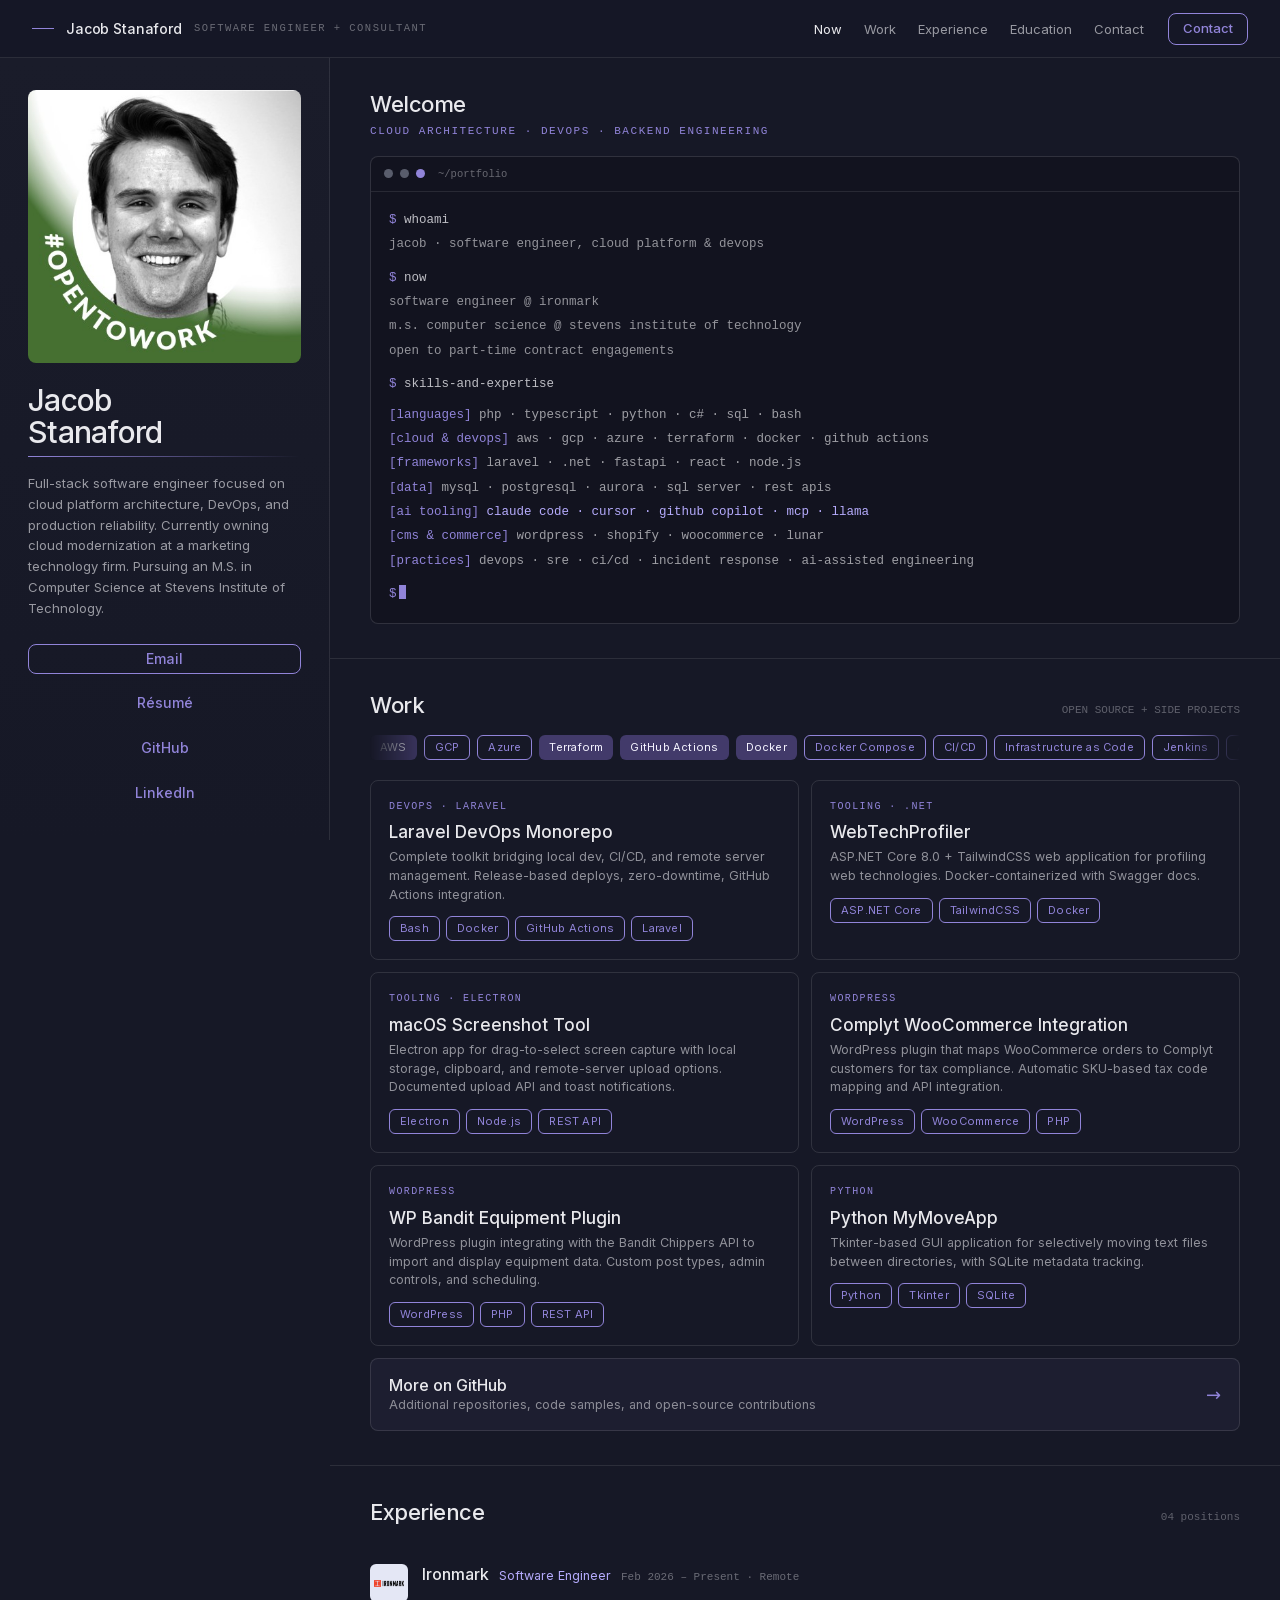
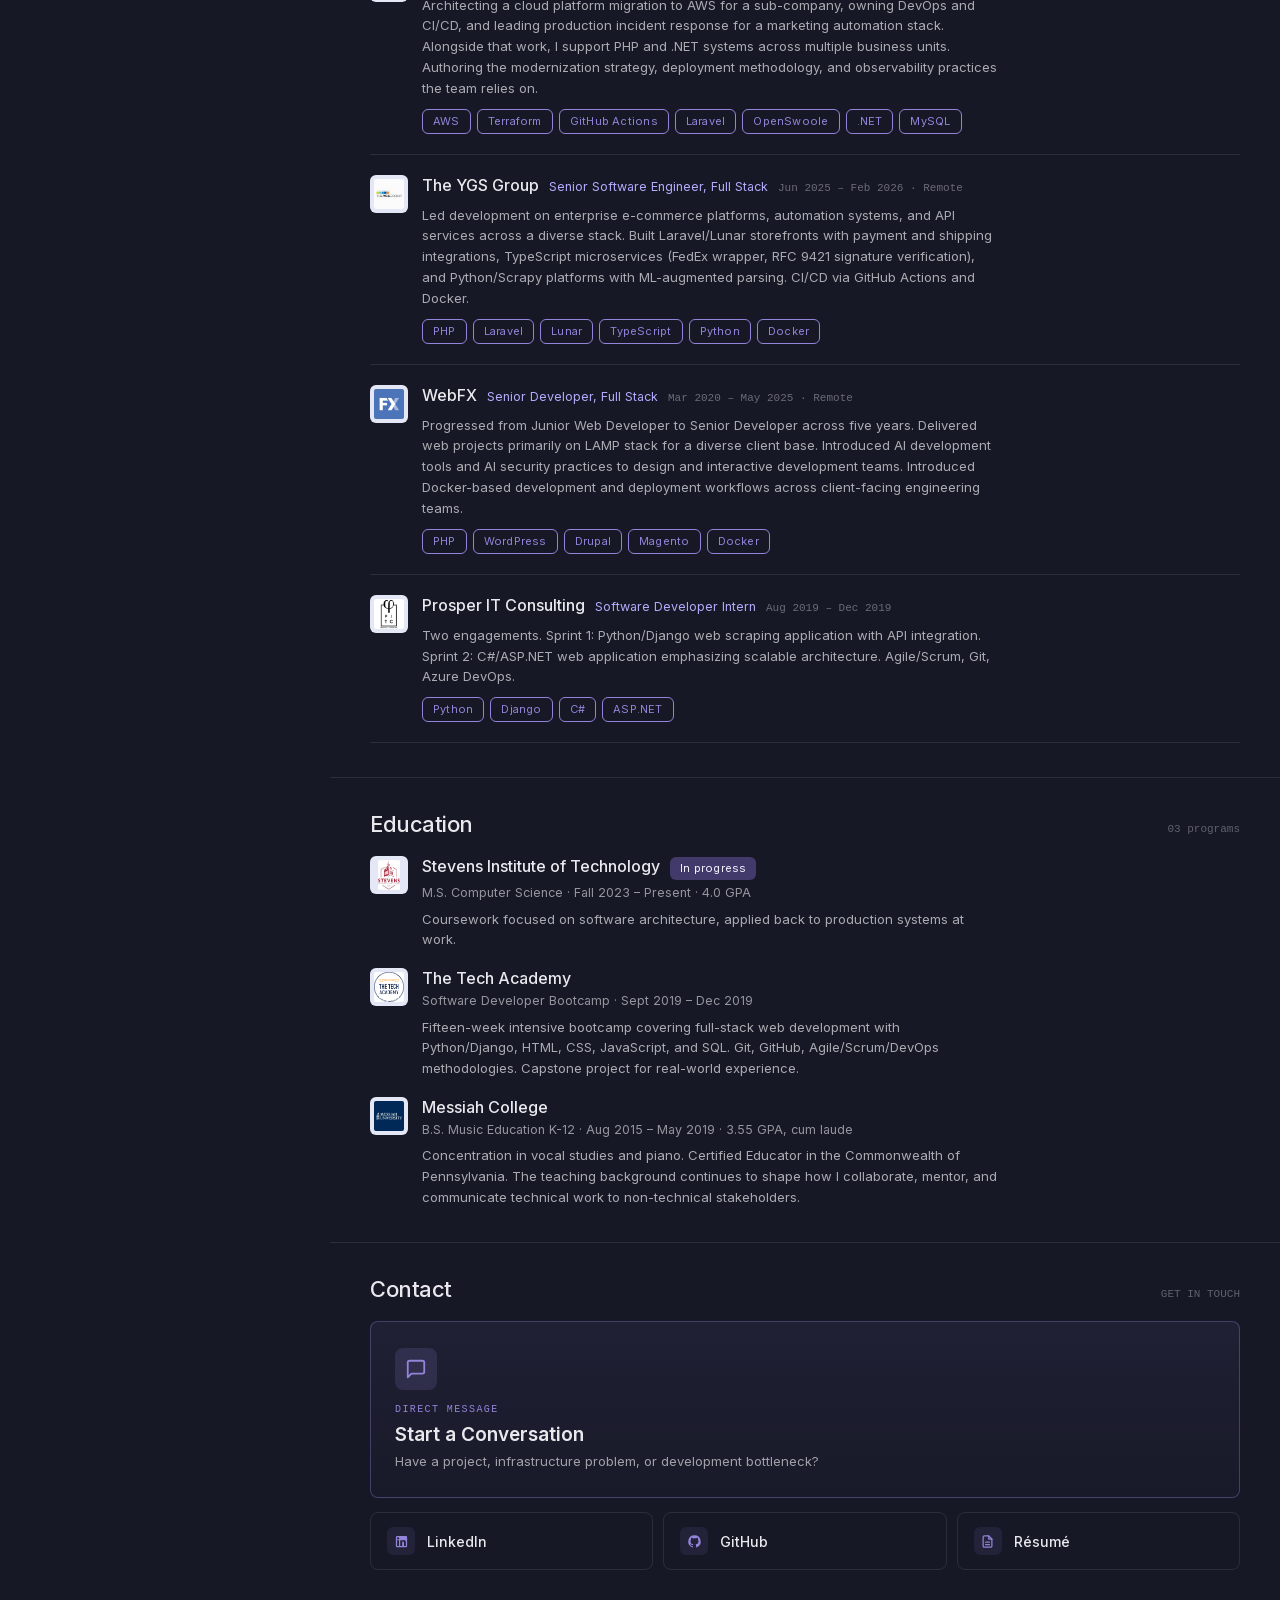
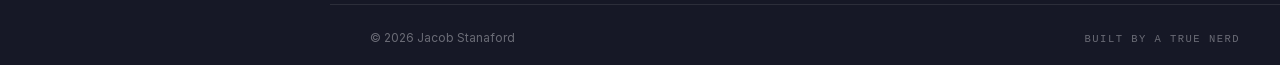
==== commit d2a39bda: "Homepage: smooth two resume-style sentences (feedback item 8) Ironmark bio: "Additive to hands-on PH" ====
--- a/index.html
+++ b/index.html
@@ -596,10 +596,11 @@
 
 /* Mobile responsive layout — added 2026-09-23 */
 @media (max-width: 900px) {
-  /* Root sidebar+main grid: stack vertically */
+  /* Root sidebar+main grid: stack vertically, main content first */
   div[style*="grid-template-columns:330px 1fr"] {
     grid-template-columns: 1fr !important;
   }
+  main { order: -1 !important; }
   /* Sidebar: unstick, unpin, restyle borders */
   aside[style*="position:sticky"] {
     position: static !important;
@@ -607,7 +608,8 @@
     overflow-y: visible !important;
     padding: 24px 20px !important;
     border-right: none !important;
-    border-bottom: 1px solid rgba(233,233,237,.1) !important;
+    border-top: 1px solid rgba(233,233,237,.1) !important;
+    border-bottom: none !important;
   }
   /* Top nav: tighter horizontal padding */
   div[style*="position:sticky"][style*="height:58px"] {
@@ -624,6 +626,14 @@
   section {
     padding: 24px 20px !important;
   }
+  /* Profile photo: shrink to roughly half size, centered, with a subtle darker frame */
+  aside > div[style*="background:#161826"] {
+    max-width: 200px !important;
+    margin: 0 auto !important;
+    padding: 10px !important;
+    background: #12131f !important;
+    border: 1px solid rgba(233,233,237,.08) !important;
+  }
   /* Work project grid: 2-col -> 1-col */
   section#work div[style*="grid-template-columns:1fr 1fr"] {
     grid-template-columns: 1fr !important;
@@ -653,10 +663,9 @@
   div[style*="height:58px"] span.mono[style*="letter-spacing:.14em"] {
     display: none !important;
   }
-  /* Nav links: tighter still */
+  /* Nav links: hide on mobile — logo + Contact button remain */
   div[style*="gap:22px"][style*="font:400 13px Inter"] {
-    gap: 12px !important;
-    font-size: 11.5px !important;
+    display: none !important;
   }
 }
 @media (max-width: 430px) {
@@ -667,10 +676,6 @@
   /* Top nav: minimal horizontal padding */
   div[style*="position:sticky"][style*="height:58px"] {
     padding: 0 14px !important;
-  }
-  /* Nav links compete for space here — hide them; Contact button + logo stay */
-  div[style*="gap:22px"][style*="font:400 13px Inter"] {
-    display: none !important;
   }
 }
 </style>
@@ -889,7 +894,7 @@
                 <span class="mono" style="font-size:11px;color:rgba(233,233,237,.4)">Feb 2026 – Present · Remote</span>
               </div>
               <div style="font-size:13px;color:rgba(233,233,237,.7);line-height:1.6;margin-top:8px;max-width:72ch">
-                Architecting a cloud platform migration to AWS for a sub-company, owning DevOps and CI/CD, and leading production incident response for a marketing automation stack. Additive to hands-on PHP and .NET support across multiple sub-companies. Authoring the modernization strategy, deployment methodology, and observability practices the team relies on.
+                Architecting a cloud platform migration to AWS for a sub-company, owning DevOps and CI/CD, and leading production incident response for a marketing automation stack. Alongside that work, I support PHP and .NET systems across multiple business units. Authoring the modernization strategy, deployment methodology, and observability practices the team relies on.
               </div>
               <div style="display:flex;gap:6px;flex-wrap:wrap;margin-top:10px">
                 <span class="tag tag-outline">AWS</span><span class="tag tag-outline">Terraform</span><span class="tag tag-outline">GitHub Actions</span><span class="tag tag-outline">Laravel</span><span class="tag tag-outline">OpenSwoole</span><span class="tag tag-outline">.NET</span><span class="tag tag-outline">MySQL</span>
@@ -923,7 +928,7 @@
                 <span class="mono" style="font-size:11px;color:rgba(233,233,237,.4)">Mar 2020 – May 2025 · Remote</span>
               </div>
               <div style="font-size:13px;color:rgba(233,233,237,.7);line-height:1.6;margin-top:8px;max-width:72ch">
-                Progressed from Junior Web Developer to Senior Developer across five years. Delivered web projects primarily on LAMP stack for a diverse client base. Introduced AI development tools and AI security practices to design and interactive development teams. Pioneered DevOps workflows to primary client-facing teams via Docker.
+                Progressed from Junior Web Developer to Senior Developer across five years. Delivered web projects primarily on LAMP stack for a diverse client base. Introduced AI development tools and AI security practices to design and interactive development teams. Introduced Docker-based development and deployment workflows across client-facing engineering teams.
               </div>
               <div style="display:flex;gap:6px;flex-wrap:wrap;margin-top:10px">
                 <span class="tag tag-outline">PHP</span><span class="tag tag-outline">WordPress</span><span class="tag tag-outline">Drupal</span><span class="tag tag-outline">Magento</span><span class="tag tag-outline">Docker</span>
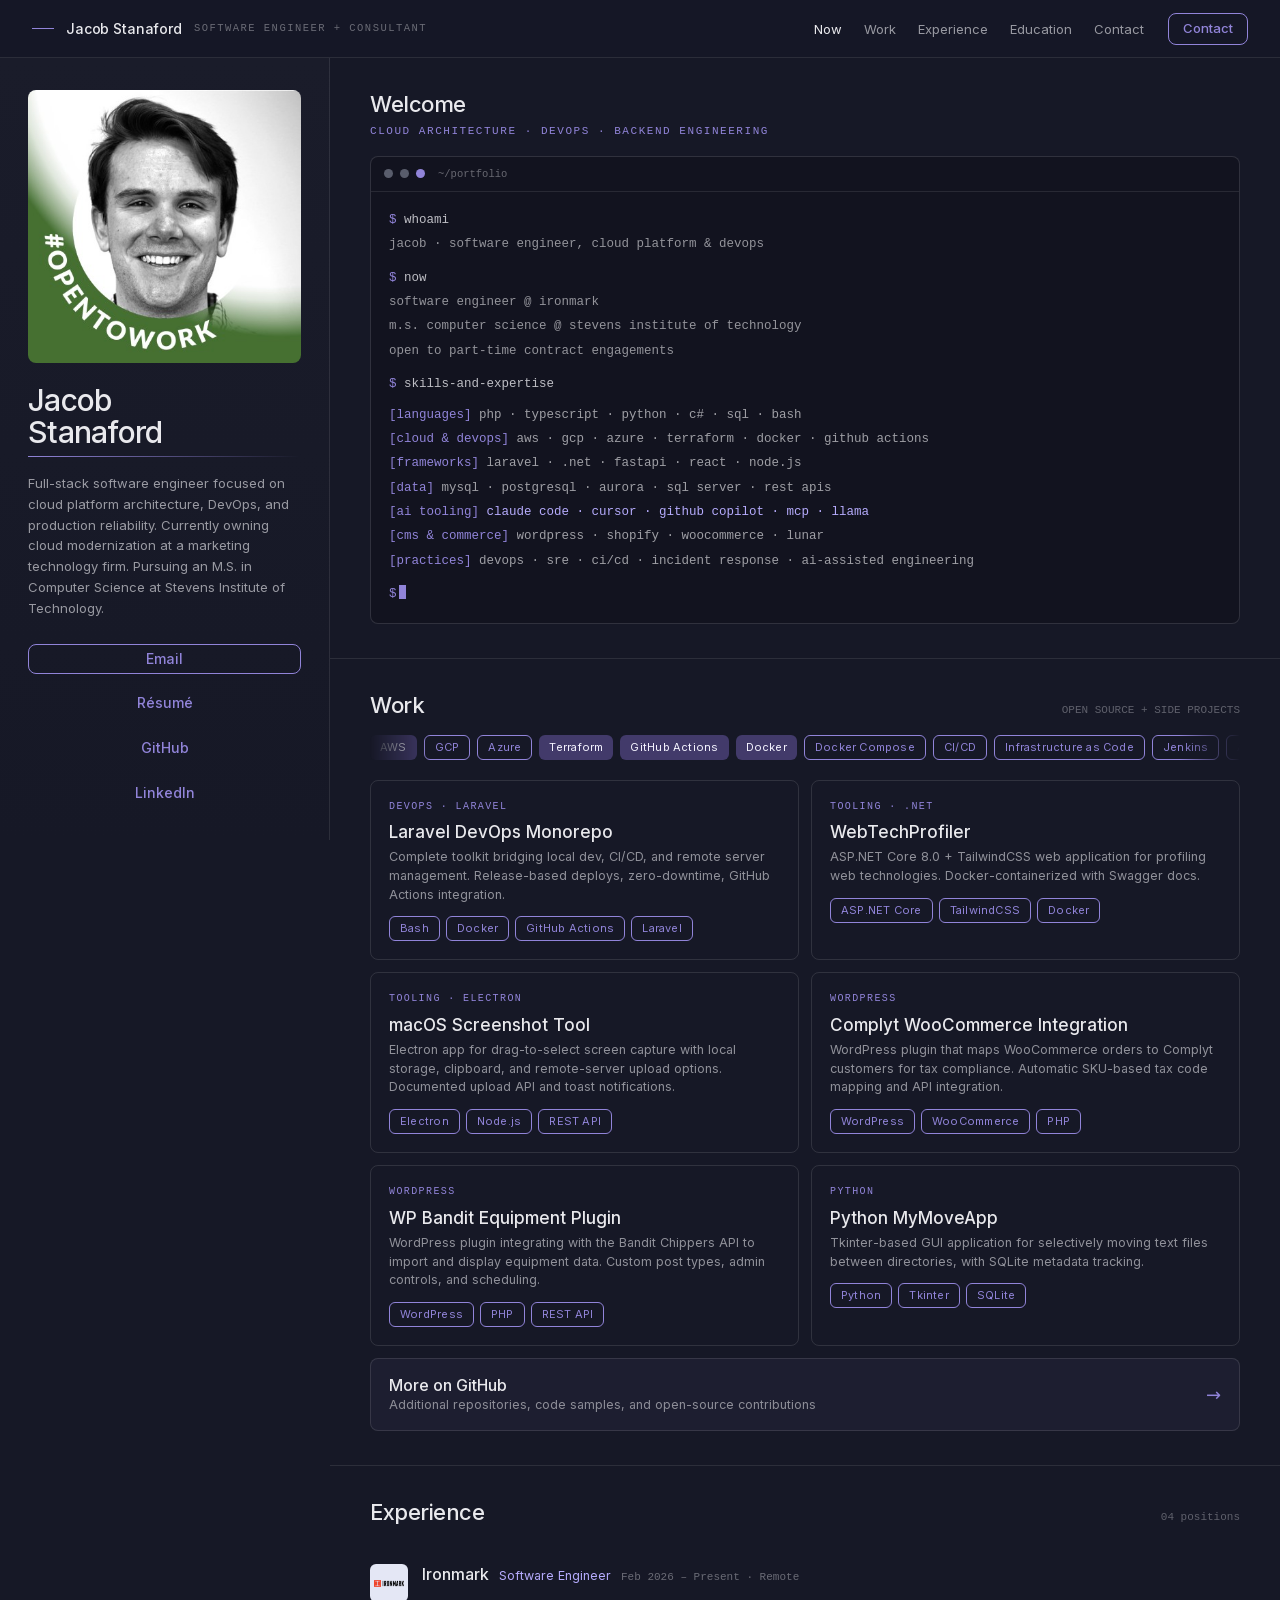
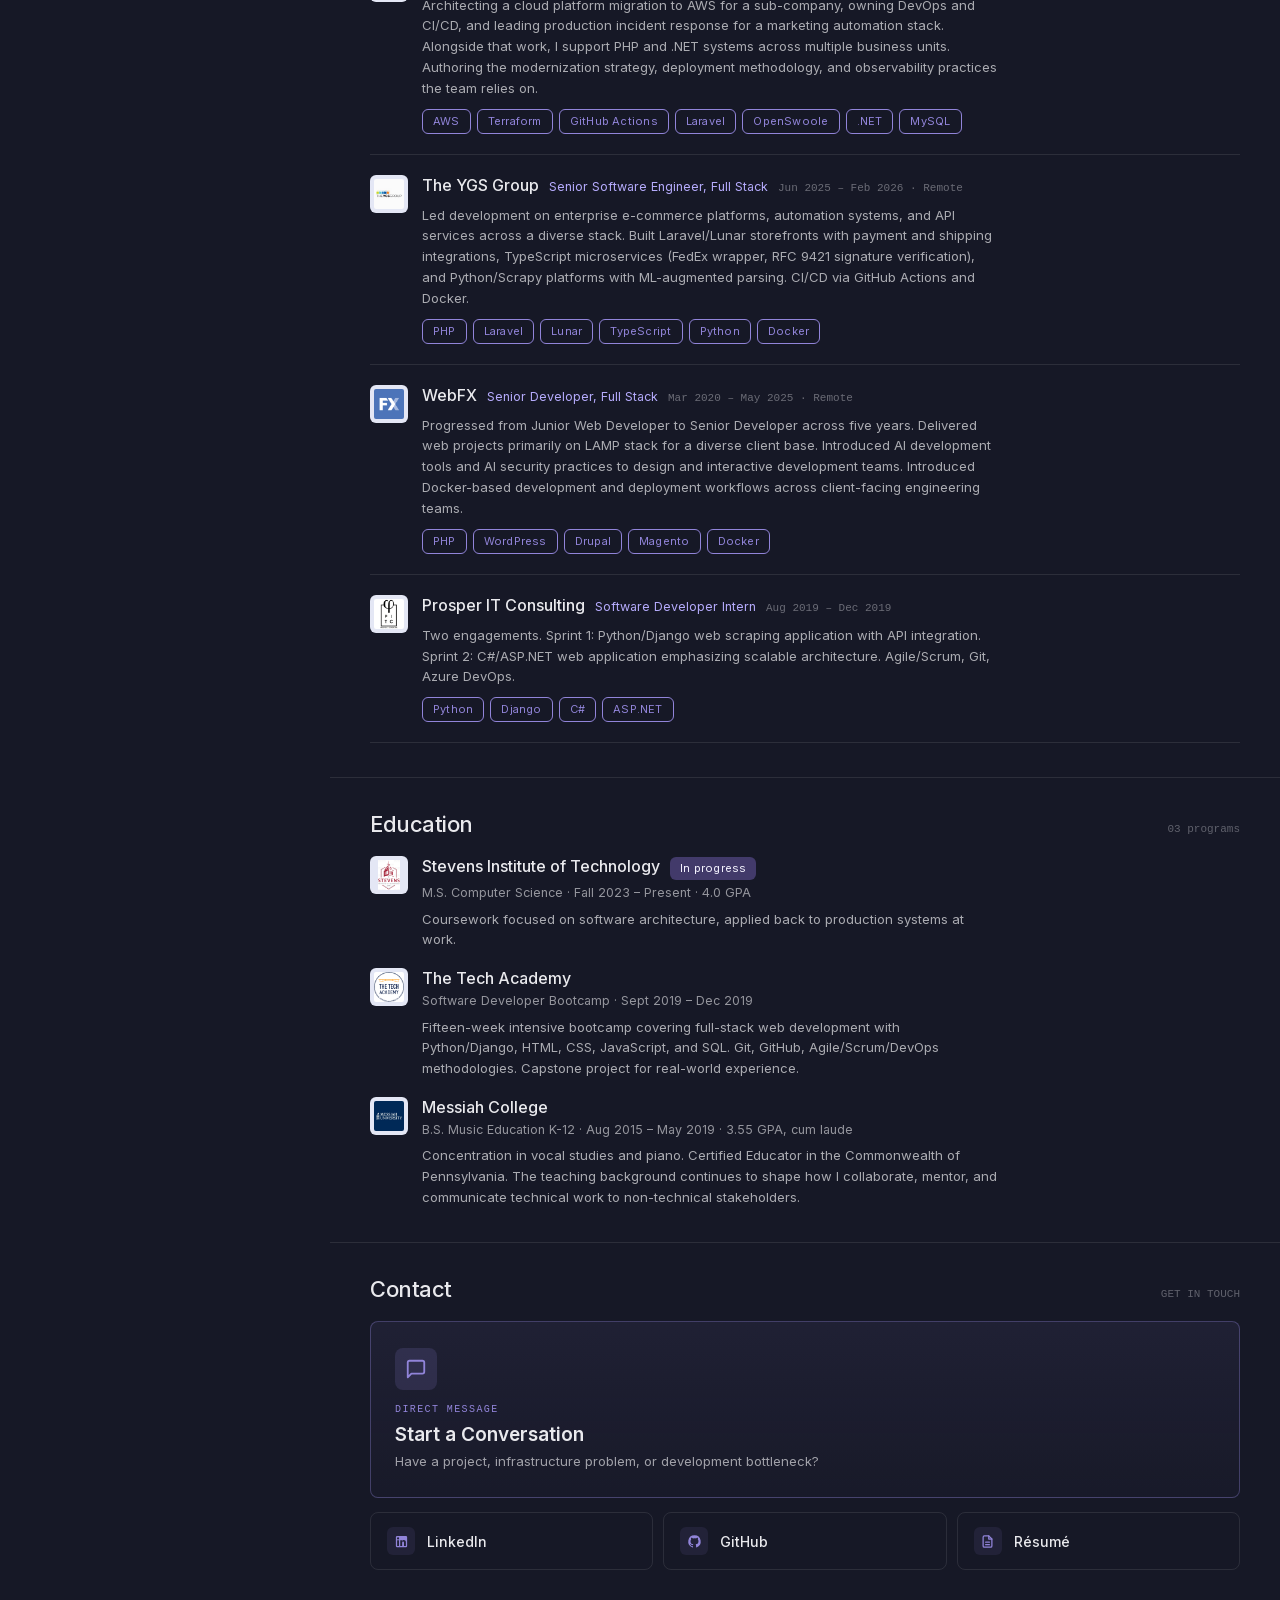
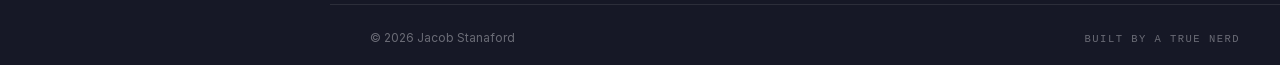
==== commit f8678588: "Extract shared CSS; move layout to classes with class-based media queries index.html and services/in" ====
--- a/index.html
+++ b/index.html
@@ -4,695 +4,21 @@
 <meta charset="utf-8">
 <meta name="viewport" content="width=device-width, initial-scale=1">
 <title>Jacob Stanaford Portfolio | Software Engineer, Cloud Platform & DevOps</title>
-<style>/* Nocturne — design-system tokens and component classes. This file is the source of truth for the system's look; retune it here and see readme.md. */
-/* cyrillic-ext */
-@font-face {
-  font-family: 'Inter';
-  font-style: normal;
-  font-weight: 400;
-  font-display: swap;
-  src: url("assets/e448b426-da30-4cca-98b8-e3b02acdb00e.woff2") format('woff2');
-  unicode-range: U+0460-052F, U+1C80-1C8A, U+20B4, U+2DE0-2DFF, U+A640-A69F, U+FE2E-FE2F;
-}
-/* cyrillic */
-@font-face {
-  font-family: 'Inter';
-  font-style: normal;
-  font-weight: 400;
-  font-display: swap;
-  src: url("assets/f47bdb8e-4d1e-4880-98b2-61ec3b3f5b4e.woff2") format('woff2');
-  unicode-range: U+0301, U+0400-045F, U+0490-0491, U+04B0-04B1, U+2116;
-}
-/* greek-ext */
-@font-face {
-  font-family: 'Inter';
-  font-style: normal;
-  font-weight: 400;
-  font-display: swap;
-  src: url("assets/65dbf467-a188-4898-a3f2-194eca84f91b.woff2") format('woff2');
-  unicode-range: U+1F00-1FFF;
-}
-/* greek */
-@font-face {
-  font-family: 'Inter';
-  font-style: normal;
-  font-weight: 400;
-  font-display: swap;
-  src: url("assets/1e72e751-fc00-493d-9ffb-1dca9f66a123.woff2") format('woff2');
-  unicode-range: U+0370-0377, U+037A-037F, U+0384-038A, U+038C, U+038E-03A1, U+03A3-03FF;
-}
-/* vietnamese */
-@font-face {
-  font-family: 'Inter';
-  font-style: normal;
-  font-weight: 400;
-  font-display: swap;
-  src: url("assets/7c887afc-5d10-48a5-83d8-a8b218cb002e.woff2") format('woff2');
-  unicode-range: U+0102-0103, U+0110-0111, U+0128-0129, U+0168-0169, U+01A0-01A1, U+01AF-01B0, U+0300-0301, U+0303-0304, U+0308-0309, U+0323, U+0329, U+1EA0-1EF9, U+20AB;
-}
-/* latin-ext */
-@font-face {
-  font-family: 'Inter';
-  font-style: normal;
-  font-weight: 400;
-  font-display: swap;
-  src: url("assets/c6983fc7-9854-4e55-b79d-0b1c1384f099.woff2") format('woff2');
-  unicode-range: U+0100-02BA, U+02BD-02C5, U+02C7-02CC, U+02CE-02D7, U+02DD-02FF, U+0304, U+0308, U+0329, U+1D00-1DBF, U+1E00-1E9F, U+1EF2-1EFF, U+2020, U+20A0-20AB, U+20AD-20C0, U+2113, U+2C60-2C7F, U+A720-A7FF;
-}
-/* latin */
-@font-face {
-  font-family: 'Inter';
-  font-style: normal;
-  font-weight: 400;
-  font-display: swap;
-  src: url("assets/23ee8424-22c7-4cfa-b0a1-add9e2dee1e7.woff2") format('woff2');
-  unicode-range: U+0000-00FF, U+0131, U+0152-0153, U+02BB-02BC, U+02C6, U+02DA, U+02DC, U+0304, U+0308, U+0329, U+2000-206F, U+20AC, U+2122, U+2191, U+2193, U+2212, U+2215, U+FEFF, U+FFFD;
-}
-/* cyrillic-ext */
-@font-face {
-  font-family: 'Inter';
-  font-style: normal;
-  font-weight: 500;
-  font-display: swap;
-  src: url("assets/e448b426-da30-4cca-98b8-e3b02acdb00e.woff2") format('woff2');
-  unicode-range: U+0460-052F, U+1C80-1C8A, U+20B4, U+2DE0-2DFF, U+A640-A69F, U+FE2E-FE2F;
-}
-/* cyrillic */
-@font-face {
-  font-family: 'Inter';
-  font-style: normal;
-  font-weight: 500;
-  font-display: swap;
-  src: url("assets/f47bdb8e-4d1e-4880-98b2-61ec3b3f5b4e.woff2") format('woff2');
-  unicode-range: U+0301, U+0400-045F, U+0490-0491, U+04B0-04B1, U+2116;
-}
-/* greek-ext */
-@font-face {
-  font-family: 'Inter';
-  font-style: normal;
-  font-weight: 500;
-  font-display: swap;
-  src: url("assets/65dbf467-a188-4898-a3f2-194eca84f91b.woff2") format('woff2');
-  unicode-range: U+1F00-1FFF;
-}
-/* greek */
-@font-face {
-  font-family: 'Inter';
-  font-style: normal;
-  font-weight: 500;
-  font-display: swap;
-  src: url("assets/1e72e751-fc00-493d-9ffb-1dca9f66a123.woff2") format('woff2');
-  unicode-range: U+0370-0377, U+037A-037F, U+0384-038A, U+038C, U+038E-03A1, U+03A3-03FF;
-}
-/* vietnamese */
-@font-face {
-  font-family: 'Inter';
-  font-style: normal;
-  font-weight: 500;
-  font-display: swap;
-  src: url("assets/7c887afc-5d10-48a5-83d8-a8b218cb002e.woff2") format('woff2');
-  unicode-range: U+0102-0103, U+0110-0111, U+0128-0129, U+0168-0169, U+01A0-01A1, U+01AF-01B0, U+0300-0301, U+0303-0304, U+0308-0309, U+0323, U+0329, U+1EA0-1EF9, U+20AB;
-}
-/* latin-ext */
-@font-face {
-  font-family: 'Inter';
-  font-style: normal;
-  font-weight: 500;
-  font-display: swap;
-  src: url("assets/c6983fc7-9854-4e55-b79d-0b1c1384f099.woff2") format('woff2');
-  unicode-range: U+0100-02BA, U+02BD-02C5, U+02C7-02CC, U+02CE-02D7, U+02DD-02FF, U+0304, U+0308, U+0329, U+1D00-1DBF, U+1E00-1E9F, U+1EF2-1EFF, U+2020, U+20A0-20AB, U+20AD-20C0, U+2113, U+2C60-2C7F, U+A720-A7FF;
-}
-/* latin */
-@font-face {
-  font-family: 'Inter';
-  font-style: normal;
-  font-weight: 500;
-  font-display: swap;
-  src: url("assets/23ee8424-22c7-4cfa-b0a1-add9e2dee1e7.woff2") format('woff2');
-  unicode-range: U+0000-00FF, U+0131, U+0152-0153, U+02BB-02BC, U+02C6, U+02DA, U+02DC, U+0304, U+0308, U+0329, U+2000-206F, U+20AC, U+2122, U+2191, U+2193, U+2212, U+2215, U+FEFF, U+FFFD;
-}
-/* cyrillic-ext */
-@font-face {
-  font-family: 'Inter';
-  font-style: normal;
-  font-weight: 600;
-  font-display: swap;
-  src: url("assets/e448b426-da30-4cca-98b8-e3b02acdb00e.woff2") format('woff2');
-  unicode-range: U+0460-052F, U+1C80-1C8A, U+20B4, U+2DE0-2DFF, U+A640-A69F, U+FE2E-FE2F;
-}
-/* cyrillic */
-@font-face {
-  font-family: 'Inter';
-  font-style: normal;
-  font-weight: 600;
-  font-display: swap;
-  src: url("assets/f47bdb8e-4d1e-4880-98b2-61ec3b3f5b4e.woff2") format('woff2');
-  unicode-range: U+0301, U+0400-045F, U+0490-0491, U+04B0-04B1, U+2116;
-}
-/* greek-ext */
-@font-face {
-  font-family: 'Inter';
-  font-style: normal;
-  font-weight: 600;
-  font-display: swap;
-  src: url("assets/65dbf467-a188-4898-a3f2-194eca84f91b.woff2") format('woff2');
-  unicode-range: U+1F00-1FFF;
-}
-/* greek */
-@font-face {
-  font-family: 'Inter';
-  font-style: normal;
-  font-weight: 600;
-  font-display: swap;
-  src: url("assets/1e72e751-fc00-493d-9ffb-1dca9f66a123.woff2") format('woff2');
-  unicode-range: U+0370-0377, U+037A-037F, U+0384-038A, U+038C, U+038E-03A1, U+03A3-03FF;
-}
-/* vietnamese */
-@font-face {
-  font-family: 'Inter';
-  font-style: normal;
-  font-weight: 600;
-  font-display: swap;
-  src: url("assets/7c887afc-5d10-48a5-83d8-a8b218cb002e.woff2") format('woff2');
-  unicode-range: U+0102-0103, U+0110-0111, U+0128-0129, U+0168-0169, U+01A0-01A1, U+01AF-01B0, U+0300-0301, U+0303-0304, U+0308-0309, U+0323, U+0329, U+1EA0-1EF9, U+20AB;
-}
-/* latin-ext */
-@font-face {
-  font-family: 'Inter';
-  font-style: normal;
-  font-weight: 600;
-  font-display: swap;
-  src: url("assets/c6983fc7-9854-4e55-b79d-0b1c1384f099.woff2") format('woff2');
-  unicode-range: U+0100-02BA, U+02BD-02C5, U+02C7-02CC, U+02CE-02D7, U+02DD-02FF, U+0304, U+0308, U+0329, U+1D00-1DBF, U+1E00-1E9F, U+1EF2-1EFF, U+2020, U+20A0-20AB, U+20AD-20C0, U+2113, U+2C60-2C7F, U+A720-A7FF;
-}
-/* latin */
-@font-face {
-  font-family: 'Inter';
-  font-style: normal;
-  font-weight: 600;
-  font-display: swap;
-  src: url("assets/23ee8424-22c7-4cfa-b0a1-add9e2dee1e7.woff2") format('woff2');
-  unicode-range: U+0000-00FF, U+0131, U+0152-0153, U+02BB-02BC, U+02C6, U+02DA, U+02DC, U+0304, U+0308, U+0329, U+2000-206F, U+20AC, U+2122, U+2191, U+2193, U+2212, U+2215, U+FEFF, U+FFFD;
-}
-/* cyrillic-ext */
-@font-face {
-  font-family: 'Inter';
-  font-style: normal;
-  font-weight: 700;
-  font-display: swap;
-  src: url("assets/e448b426-da30-4cca-98b8-e3b02acdb00e.woff2") format('woff2');
-  unicode-range: U+0460-052F, U+1C80-1C8A, U+20B4, U+2DE0-2DFF, U+A640-A69F, U+FE2E-FE2F;
-}
-/* cyrillic */
-@font-face {
-  font-family: 'Inter';
-  font-style: normal;
-  font-weight: 700;
-  font-display: swap;
-  src: url("assets/f47bdb8e-4d1e-4880-98b2-61ec3b3f5b4e.woff2") format('woff2');
-  unicode-range: U+0301, U+0400-045F, U+0490-0491, U+04B0-04B1, U+2116;
-}
-/* greek-ext */
-@font-face {
-  font-family: 'Inter';
-  font-style: normal;
-  font-weight: 700;
-  font-display: swap;
-  src: url("assets/65dbf467-a188-4898-a3f2-194eca84f91b.woff2") format('woff2');
-  unicode-range: U+1F00-1FFF;
-}
-/* greek */
-@font-face {
-  font-family: 'Inter';
-  font-style: normal;
-  font-weight: 700;
-  font-display: swap;
-  src: url("assets/1e72e751-fc00-493d-9ffb-1dca9f66a123.woff2") format('woff2');
-  unicode-range: U+0370-0377, U+037A-037F, U+0384-038A, U+038C, U+038E-03A1, U+03A3-03FF;
-}
-/* vietnamese */
-@font-face {
-  font-family: 'Inter';
-  font-style: normal;
-  font-weight: 700;
-  font-display: swap;
-  src: url("assets/7c887afc-5d10-48a5-83d8-a8b218cb002e.woff2") format('woff2');
-  unicode-range: U+0102-0103, U+0110-0111, U+0128-0129, U+0168-0169, U+01A0-01A1, U+01AF-01B0, U+0300-0301, U+0303-0304, U+0308-0309, U+0323, U+0329, U+1EA0-1EF9, U+20AB;
-}
-/* latin-ext */
-@font-face {
-  font-family: 'Inter';
-  font-style: normal;
-  font-weight: 700;
-  font-display: swap;
-  src: url("assets/c6983fc7-9854-4e55-b79d-0b1c1384f099.woff2") format('woff2');
-  unicode-range: U+0100-02BA, U+02BD-02C5, U+02C7-02CC, U+02CE-02D7, U+02DD-02FF, U+0304, U+0308, U+0329, U+1D00-1DBF, U+1E00-1E9F, U+1EF2-1EFF, U+2020, U+20A0-20AB, U+20AD-20C0, U+2113, U+2C60-2C7F, U+A720-A7FF;
-}
-/* latin */
-@font-face {
-  font-family: 'Inter';
-  font-style: normal;
-  font-weight: 700;
-  font-display: swap;
-  src: url("assets/23ee8424-22c7-4cfa-b0a1-add9e2dee1e7.woff2") format('woff2');
-  unicode-range: U+0000-00FF, U+0131, U+0152-0153, U+02BB-02BC, U+02C6, U+02DA, U+02DC, U+0304, U+0308, U+0329, U+2000-206F, U+20AC, U+2122, U+2191, U+2193, U+2212, U+2215, U+FEFF, U+FFFD;
-}
-
-
-:root {
-  --color-bg: #161826;
-  --color-surface: #232532;
-  --color-text: #e9e9ed;
-  --color-accent: #9184d9; /* review round 7 (Barron): the accent moves to
-     the product's blurple — OKLCH hue 289.2, the hue of the app's own Pro
-     accent (#9a8fe0, --om-accent-pro) — at the same lightness the steel
-     accent held (L 0.660, so the documented ratios survive) and chroma
-     in the product blurple's own range (its token sits at C 0.118; the
-     accent takes 0.125, from the old steel's 0.030):
-     the accent now reads as an accent rather than another neutral. */
-  --color-accent-2: #a7a1db; /* the machine-derived stand-in follows: same
-     hue, same L 0.734, chroma at the same 2:3 proportion it held */
-  --color-divider: color-mix(in srgb, #e9e9ed 16%, transparent);
-
-  /* Tonal ramps — generated in OKLCH on one shared lightness scale, so the
-     same step of any role matches the others in visual value. */
-  --color-neutral-100: #f3f5fe;
-  --color-neutral-200: #e4e7f5;
-  --color-neutral-300: #cfd3e5;
-  --color-neutral-400: #b2b6ca;
-  --color-neutral-500: #9397ab;
-  --color-neutral-600: #75798c;
-  --color-neutral-700: #595d6c;
-  --color-neutral-800: #3f424d;
-  --color-neutral-900: #292b31;
-
-  --color-accent-100: #f5f4ff;
-  --color-accent-200: #e7e5fe;
-  --color-accent-300: #d2cefd;
-  --color-accent-400: #b5abfc;
-  --color-accent-500: #968ae0;
-  --color-accent-600: #796cbf;
-  --color-accent-700: #5d5294;
-  --color-accent-800: #423a6a;
-  --color-accent-900: #2b2741;
-
-  --color-accent-2-100: #f5f4ff;
-  --color-accent-2-200: #e7e5fe;
-  --color-accent-2-300: #d2cefd;
-  --color-accent-2-400: #b5afe8;
-  --color-accent-2-500: #9690c9;
-  --color-accent-2-600: #7972a9;
-  --color-accent-2-700: #5c5783;
-  --color-accent-2-800: #423e5d;
-  --color-accent-2-900: #2b293a;
-
-  /* Deck section-divider ground — review round 3: saturation as presence.
-     Dividers take a saturated deep indigo (hue 277, the neutral ramp's own
-     family; C 0.094 — written when the accent held C 0.030, before the
-     round-7 blurple raised it past the ground's) with a lighter bloom and
-     a ghost tint of the same hue, while the slide grounds stay
-     desaturated. Deck-scale fills only — not interface colors. */
-  --color-section: #262a60;
-  --color-section-glow: #353b80;
-  --color-section-ghost: #4c5397;
-
-  --font-heading: "Inter", system-ui, sans-serif;
-  --font-heading-weight: 500;
-  --font-body: "Inter", system-ui, sans-serif;
-
-  --space-1: 2.8px;
-  --space-2: 5.6px;
-  --space-3: 8.4px;
-  --space-4: 11.2px;
-  --space-6: 16.8px;
-  --space-8: 22.4px;
-
-  --radius-sm: 4px;
-  --radius-md: 8px;
-  --radius-lg: 14px;
-
-  /* Elevation — derived from the ground: soft ink-tinted shadows on a
-     light theme, a hairline edge + ambient darkness on a dark one. */
-  --shadow-sm: 0 0 0 1px #3f424d;
-  --shadow-md: 0 0 0 1px #595d6c, 0 6px 18px rgba(0,0,0,0.55);
-  --shadow-lg: 0 0 0 1px #9397ab, 0 16px 40px rgba(0,0,0,0.65);
-}
-
-body {
-  background: var(--color-bg);
-  color: var(--color-text);
-  font-family: var(--font-body);
-}
-h1, h2, h3, h4 { font-family: var(--font-heading); font-weight: var(--font-heading-weight); }
-
-.lighten{mix-blend-mode:lighten;background-color:transparent}
-
-/* ══════════════════════════════════════════════════════════════════════════
-   Components — built with the tokens above. Plain CSS
-   on plain HTML: no JavaScript, no build step. Each class is documented in
-   readme.md and demonstrated in foundations/ and components/.
-   ══════════════════════════════════════════════════════════════════════ */
-
-*, *::before, *::after { box-sizing: border-box; }
-body { margin: 0; font-size: 15px; line-height: 1.55; font-weight: 400; }
-h1, h2, h3, h4, h5, h6 {
-  font-family: var(--font-heading); font-weight: var(--font-heading-weight);
-  line-height: 1.12; letter-spacing: -0.015em; margin: 0 0 var(--space-2);
-}
-h1 { font-size: 42px; }
-h2 { font-size: 32px; }
-h3 { font-size: 25px; }
-h4 { font-size: 20px; }
-h5 { font-size: 16px; }
-h6 { font-size: 13px; }
-h6 { letter-spacing: 0.08em; text-transform: uppercase; }
-p { margin: 0 0 var(--space-3); }
-a { color: var(--color-accent); text-underline-offset: 3px; }
-img { display: block; max-width: 100%; }
-figure { margin: 0; }
-figcaption {
-  font-size: 11px; margin-top: var(--space-1);
-  color: color-mix(in srgb, var(--color-text) 55%, transparent);
-}
-.text-muted { color: color-mix(in srgb, var(--color-text) 55%, transparent); }
-:focus { outline: none; }
-:focus-visible { outline: 2px solid var(--color-accent); outline-offset: 2px; }
-::selection { background: color-mix(in srgb, var(--color-accent) 30%, transparent); }
-
-/* — rules — */
-/* Rules fade to transparent at both ends instead of stopping cleanly — a
-   Nocturne signature. The ramp is 48px an end (one deck baseline unit),
-   painted from the same divider token. Freestanding rules fade; box
-   outlines, in-control separators, and short accent marks stay solid. */
-.hr {
-  height: 1px; border: 0; margin: var(--space-4) 0;
-  background: linear-gradient(to right,
-    transparent, var(--color-divider) 48px,
-    var(--color-divider) calc(100% - 48px), transparent);
-}
-
-/* — buttons — */
-.btn {
-  display: inline-flex; align-items: center; justify-content: center; gap: 6px;
-  cursor: pointer; text-decoration: none;
-  font-family: var(--font-heading); font-weight: var(--font-heading-weight);
-  font-size: 14px; line-height: 1.2; color: var(--color-text); /* matches the .input's 14px —
-     the pair sits side by side in sign-up rows */
-  background: transparent; border: 1px solid transparent;
-  padding: var(--space-2) calc(var(--space-3) * 1.2);
-  border-radius: var(--radius-md);
-}
-.btn svg { display: block; }
-.btn:disabled { opacity: 0.45; cursor: not-allowed; }
-.btn-primary { color: var(--color-accent); border-color: var(--color-accent); }
-.btn-primary:hover { background: color-mix(in srgb, var(--color-accent) 12%, transparent); }
-.btn-primary:active { background: color-mix(in srgb, var(--color-accent) 22%, transparent); }
-.btn-secondary { border-color: var(--color-divider); }
-.btn-secondary:hover { background: color-mix(in srgb, var(--color-text) 7%, transparent); }
-.btn-secondary:active { background: color-mix(in srgb, var(--color-text) 14%, transparent); }
-.btn-ghost { color: var(--color-accent); padding-inline: var(--space-1); }
-.btn-ghost:hover { background: color-mix(in srgb, var(--color-accent) 10%, transparent); }
-.btn-ghost:active { background: color-mix(in srgb, var(--color-accent) 18%, transparent); }
-.btn-icon { width: 36px; height: 36px; padding: 0; }
-.btn-block { width: 100%; margin-top: var(--space-2); }
-
-/* — forms — */
-.field > label {
-  display: block; font-size: 12px; margin-bottom: 5px;
-  color: color-mix(in srgb, var(--color-text) 70%, transparent);
-}
-.input {
-  width: 100%; min-height: 36px; padding: 6px 10px; font: inherit;
-  font-size: 14px; color: var(--color-text); caret-color: var(--color-accent);
-  background: var(--color-surface);
-  border: 1px solid var(--color-divider); border-radius: var(--radius-md);
-}
-.input:hover { border-color: color-mix(in srgb, var(--color-text) 45%, transparent); }
-.input:focus-visible { border-color: var(--color-accent); outline-offset: 0; }
-textarea.input { min-height: 90px; resize: vertical; }
-.radio { display: inline-flex; align-items: center; gap: 8px; cursor: pointer; font-size: 14px; }
-.radio input, .seg-opt input {
-  position: absolute; opacity: 0; width: 0; height: 0; pointer-events: none;
-}
-.radio .dot {
-  width: 16px; height: 16px; flex: none; border-radius: 50%;
-  border: 1.5px solid var(--color-divider);
-}
-.radio:hover .dot { border-color: var(--color-accent); }
-.radio input:checked + .dot {
-  border-color: var(--color-accent); background: var(--color-accent);
-  box-shadow: inset 0 0 0 4px var(--color-bg);
-}
-.radio input:focus-visible + .dot { outline: 2px solid var(--color-accent); outline-offset: 2px; }
-.seg {
-  display: inline-flex; overflow: hidden;
-  border: 1px solid var(--color-divider); border-radius: var(--radius-md);
-}
-.seg-opt {
-  display: inline-flex; align-items: center; gap: 6px;
-  padding: 7px 12px; font-size: 13px; cursor: pointer;
-}
-.seg-opt + .seg-opt { border-left: 1px solid var(--color-divider); }
-.seg-opt:has(input:checked) { color: var(--color-accent); box-shadow: inset 0 0 0 1px var(--color-accent); }
-.seg-opt:not(:has(input:checked)):hover { background: color-mix(in srgb, var(--color-text) 7%, transparent); }
-.seg-opt:has(input:focus-visible) { outline: 2px solid var(--color-accent); outline-offset: -2px; }
-
-/* — cards — */
-.card {
-  display: flex; flex-direction: column; gap: var(--space-2);
-  padding: var(--space-3); border-radius: var(--radius-md); background: var(--color-surface);
-}
-.card-kicker { font-size: 10px; letter-spacing: 0.1em; text-transform: uppercase; color: var(--color-accent); }
-.card-title {
-  font-family: var(--font-heading); font-weight: var(--font-heading-weight);
-  font-size: 17px; line-height: 1.2;
-}
-.card-body { margin: 0; font-size: 13px; opacity: 0.8; flex: 1; }
-.card-meta {
-  display: flex; align-items: center; gap: 6px; font-size: 11px;
-  color: color-mix(in srgb, var(--color-text) 50%, transparent);
-}
-.elev-sm { box-shadow: var(--shadow-sm); }
-.elev-md { box-shadow: var(--shadow-md); }
-.elev-lg { box-shadow: var(--shadow-lg); }
-
-/* — tags — */
-.tag {
-  display: inline-flex; align-items: center; font-size: 11px;
-  letter-spacing: 0.02em; padding: 3px 10px;
-  border-radius: calc(var(--radius-md) * 0.75);
-}
-.tag-accent { background: var(--color-accent-800); color: var(--color-accent-100); }
-.tag-accent-2 { background: var(--color-accent-2-800); color: var(--color-accent-2-100); }
-.tag-neutral { background: var(--color-neutral-800); color: var(--color-neutral-100); }
-.tag-outline { border: 1px solid var(--color-accent); color: var(--color-accent); }
-
-/* — navigation — */
-.nav {
-  display: flex; align-items: center; gap: var(--space-4);
-  padding: var(--space-3) var(--space-4);
-  border-bottom: none;
-}
-.nav-brand {
-  font-family: var(--font-heading); font-weight: var(--font-heading-weight);
-  font-size: 18px; margin-right: auto;
-}
-.nav a { color: inherit; text-decoration: none; font-size: 14px; }
-.nav a:hover, .nav a[aria-current='page'] { color: var(--color-accent); }
-
-/* — tables — */
-.table { width: 100%; border-collapse: collapse; font-size: 14px; }
-.table th {
-  text-align: left; font-size: 11px; letter-spacing: 0.08em; text-transform: uppercase;
-  color: color-mix(in srgb, var(--color-text) 60%, transparent);
-  padding: var(--space-2); border-bottom: 1px solid transparent; /* keeps layout; the row paints the fading rule */
-}
-.table td {
-  padding: var(--space-2);
-  border-bottom: 1px solid transparent;
-}
-/* Row rules as row-level strips so the end-fade spans the row, not each cell. */
-.table thead tr {
-  background: linear-gradient(to right,
-    transparent, var(--color-divider) 48px,
-    var(--color-divider) calc(100% - 48px), transparent) no-repeat bottom / 100% 1px;
-}
-.table tbody tr {
-  background: linear-gradient(to right,
-    transparent, color-mix(in srgb, var(--color-text) 8%, transparent) 48px,
-    color-mix(in srgb, var(--color-text) 8%, transparent) calc(100% - 48px), transparent) no-repeat bottom / 100% 1px;
-}
-.table tbody tr:hover {
-  /* the hover tint layers over the row rule, which keeps painting */
-  background:
-    linear-gradient(color-mix(in srgb, var(--color-text) 4%, transparent),
-                    color-mix(in srgb, var(--color-text) 4%, transparent)) no-repeat 0 0 / 100% 100%,
-    linear-gradient(to right,
-      transparent, color-mix(in srgb, var(--color-text) 8%, transparent) 48px,
-      color-mix(in srgb, var(--color-text) 8%, transparent) calc(100% - 48px), transparent) no-repeat bottom / 100% 1px;
-}
-
-/* — dialog — */
-.dialog-backdrop {
-  position: fixed; inset: 0; display: grid; place-items: center;
-  padding: var(--space-4);
-  background: color-mix(in srgb, var(--color-neutral-900) 50%, transparent);
-}
-.dialog {
-  width: min(440px, 100%); display: flex; flex-direction: column; gap: var(--space-3);
-  padding: var(--space-4); border-radius: var(--radius-lg);
-  background: var(--color-surface); box-shadow: var(--shadow-lg);
-}
-.dialog-title {
-  font-family: var(--font-heading); font-weight: var(--font-heading-weight);
-  font-size: 20px;
-}
-.dialog-body { font-size: 14px; opacity: 0.85; }
-.dialog-actions { display: flex; justify-content: flex-end; gap: var(--space-2); margin-top: var(--space-2); }
-
-</style>
-<script src="assets/eca9841a-5510-4d7b-a6c1-df7aee3c4785.js"></script>
-<style>
-body{margin:0;background:#0e0f18;font-family:Inter,system-ui,sans-serif}
-html{background:#0e0f18}
-.dv-turn{padding:40px 44px 32px;border-bottom:1px solid rgba(255,255,255,.08);scroll-margin-top:16px;background:#0e0f18}
-.logo{width:32px;height:32px;object-fit:contain;background:#e4e7f5;border-radius:6px;padding:4px;box-sizing:border-box;flex:none}
-.logo-lg{width:38px;height:38px}
-.dv-thd{display:flex;align-items:baseline;gap:10px;margin:0 0 20px}
-.dv-tid{font:600 10px ui-monospace,Menlo,monospace;padding:3px 7px;background:#e9e9ed;color:#161826;border-radius:4px;text-decoration:none}
-.dv-tname{font:600 13px/1.2 Inter,system-ui,sans-serif;color:#e9e9ed}
-.dv-opts{display:flex;flex-wrap:wrap;gap:36px;align-items:flex-start}
-.dv-opt{flex:none;display:flex;flex-direction:column;gap:9px;scroll-margin-top:16px}
-.dv-oid{font:600 10.5px ui-monospace,Menlo,monospace;padding:3px 7px;background:rgba(255,255,255,.1);color:#e9e9ed;border-radius:5px;text-decoration:none}
-.dv-olabel{display:flex;align-items:baseline;gap:8px;font:400 11px/1.3 Inter,system-ui,sans-serif;color:rgba(233,233,237,.55)}
-.dv-card{max-width:100%;background:#161826;border:1px solid rgba(255,255,255,.09);border-radius:8px;box-shadow:0 16px 40px rgba(0,0,0,.5);overflow:hidden}
-.dv-opt:target .dv-oid{background:#9184d9;color:#161826}
-.dv-next{margin:22px 0 0;font:12px/1.5 Inter,system-ui,sans-serif;color:rgba(233,233,237,.5)}
-.dv-groep{width:100%;font:600 10px ui-monospace,Menlo,monospace;letter-spacing:.14em;text-transform:uppercase;color:rgba(233,233,237,.35);margin:14px 0 -14px}
-.mono{font-family:ui-monospace,Menlo,monospace}
-.ph{color:rgba(145,132,217,.75);font-family:ui-monospace,Menlo,monospace;font-size:.86em}
-@keyframes sweep{from{transform:scaleX(0)}to{transform:scaleX(1)}}
-@keyframes rise{from{opacity:0;transform:translateY(14px)}to{opacity:1;transform:none}}
-.rise{animation:rise .7s cubic-bezier(.22,1,.36,1) both}
-.sweepline{transform-origin:left;animation:sweep 1.1s cubic-bezier(.22,1,.36,1) both}
-@keyframes type{from{max-width:0}to{max-width:100%}}
-@keyframes blink{0%,49%{opacity:1}50%,100%{opacity:0}}
-.t{display:inline-block;width:max-content;max-width:100%;overflow:hidden;white-space:nowrap;vertical-align:bottom;animation:type .5s steps(34,end) both}
-.caret{display:inline-block;width:7px;height:14px;background:#9184d9;vertical-align:-2px;margin-left:2px;animation:blink 1.1s step-end infinite}
-@keyframes fadein{from{opacity:0}to{opacity:1}}
-.pre{opacity:0;color:#9184d9;animation:fadein .12s linear both}
-.marquee{overflow:hidden;position:relative;-webkit-mask-image:linear-gradient(to right,transparent 0,#000 60px,#000 calc(100% - 60px),transparent 100%);mask-image:linear-gradient(to right,transparent 0,#000 60px,#000 calc(100% - 60px),transparent 100%)}
-.marquee-track{display:flex;flex-wrap:nowrap;gap:7px;width:max-content;animation:marquee 110s linear infinite}
-.marquee:hover .marquee-track{animation-play-state:paused}
-@keyframes marquee{from{transform:translateX(0)}to{transform:translateX(-50%)}}
-.marquee .tag{flex:0 0 auto;white-space:nowrap}
-.contact-card:hover{border-color:rgba(145,132,217,.6)!important;transform:translateY(-2px);background:linear-gradient(180deg,rgba(145,132,217,.09),rgba(145,132,217,.02))!important}
-.contact-card-mini:hover{border-color:rgba(145,132,217,.5)!important;background:rgba(145,132,217,.05)}
-.term-body::-webkit-scrollbar{width:10px}
-.term-body::-webkit-scrollbar-track{background:rgba(145,132,217,.06);border-radius:8px}
-.term-body::-webkit-scrollbar-thumb{background:rgba(145,132,217,.45);border-radius:8px;border:2px solid rgba(22,24,38,.6)}
-.term-body::-webkit-scrollbar-thumb:hover{background:rgba(145,132,217,.7)}
-.term-body{scrollbar-color:rgba(145,132,217,.55) rgba(145,132,217,.08);scrollbar-width:thin}
-
-/* Mobile responsive layout — added 2026-09-23 */
-@media (max-width: 900px) {
-  /* Root sidebar+main grid: stack vertically, main content first */
-  div[style*="grid-template-columns:330px 1fr"] {
-    grid-template-columns: 1fr !important;
-  }
-  main { order: -1 !important; }
-  /* Sidebar: unstick, unpin, restyle borders */
-  aside[style*="position:sticky"] {
-    position: static !important;
-    max-height: none !important;
-    overflow-y: visible !important;
-    padding: 24px 20px !important;
-    border-right: none !important;
-    border-top: 1px solid rgba(233,233,237,.1) !important;
-    border-bottom: none !important;
-  }
-  /* Top nav: tighter horizontal padding */
-  div[style*="position:sticky"][style*="height:58px"] {
-    padding: 0 20px !important;
-  }
-  /* Top-nav link row: tighter gap and font */
-  div[style*="gap:22px"][style*="font:400 13px Inter"] {
-    gap: 14px !important;
-    font-size: 12px !important;
-  }
-}
-@media (max-width: 640px) {
-  /* Section padding tighter for phone */
-  section {
-    padding: 24px 20px !important;
-  }
-  /* Profile photo: shrink to roughly half size, centered, with a subtle darker frame */
-  aside > div[style*="background:#161826"] {
-    max-width: 200px !important;
-    margin: 0 auto !important;
-    padding: 10px !important;
-    background: #12131f !important;
-    border: 1px solid rgba(233,233,237,.08) !important;
-  }
-  /* Work project grid: 2-col -> 1-col */
-  section#work div[style*="grid-template-columns:1fr 1fr"] {
-    grid-template-columns: 1fr !important;
-  }
-  /* Contact secondary tier: 3-col -> 2-col */
-  section#contact div[style*="grid-template-columns:1fr 1fr 1fr"] {
-    grid-template-columns: 1fr 1fr !important;
-  }
-  /* Services page process grid: 2-col -> 1-col */
-  div[style*="grid-template-columns:1fr 1fr"][style*="gap:14px"] {
-    grid-template-columns: 1fr !important;
-  }
-  /* Terminal: smaller font + tighter padding */
-  #term-body {
-    font-size: 11.5px !important;
-    padding: 12px 14px !important;
-  }
-  /* Marquee pill font shrink */
-  .marquee .tag {
-    font-size: 11px !important;
-  }
-  /* Hero H1 shrink (services page) */
-  section h1 {
-    font-size: 28px !important;
-  }
-  /* Top nav: hide the mono subtitle label to free space */
-  div[style*="height:58px"] span.mono[style*="letter-spacing:.14em"] {
-    display: none !important;
-  }
-  /* Nav links: hide on mobile — logo + Contact button remain */
-  div[style*="gap:22px"][style*="font:400 13px Inter"] {
-    display: none !important;
-  }
-}
-@media (max-width: 430px) {
-  /* Contact secondary: fully stack */
-  section#contact div[style*="grid-template-columns:1fr 1fr 1fr"] {
-    grid-template-columns: 1fr !important;
-  }
-  /* Top nav: minimal horizontal padding */
-  div[style*="position:sticky"][style*="height:58px"] {
-    padding: 0 14px !important;
-  }
-}
-</style>
+<link rel="stylesheet" href="assets/css/nocturne.css?v=1">
 </head>
 <body style="background:var(--color-bg);color:var(--color-text)">
 
 <div style="max-width:1360px;margin:0 auto;background:#161826;box-shadow:0 0 0 1px rgba(233,233,237,.06)">
 
   <!-- ═════════════════ TOP NAV ═════════════════ -->
-  <div style="position:sticky;top:0;z-index:5;display:flex;align-items:center;justify-content:space-between;padding:0 32px;height:58px;background:rgba(22,24,38,.92);backdrop-filter:blur(10px);border-bottom:1px solid rgba(233,233,237,.1)">
+  <div class="topnav">
     <div style="display:flex;align-items:center;gap:12px">
       <span style="display:block;width:22px;height:1px;background:#9184d9" class="sweepline"></span>
       <span style="font:500 14px Inter,sans-serif;letter-spacing:-.01em">Jacob Stanaford</span>
-      <span class="mono" style="font-size:10.5px;letter-spacing:.14em;color:rgba(233,233,237,.4)">SOFTWARE ENGINEER + CONSULTANT</span>
+      <span class="mono topnav-subtitle" style="font-size:10.5px;letter-spacing:.14em;color:rgba(233,233,237,.4)">SOFTWARE ENGINEER + CONSULTANT</span>
     </div>
     <div style="display:flex;align-items:center;gap:24px">
-      <div style="display:flex;gap:22px;font:400 13px Inter,sans-serif;color:rgba(233,233,237,.62)">
+      <div class="topnav-links">
         <a href="#now" style="color:#e9e9ed;text-decoration:none">Now</a>
         <a href="#work" style="color:inherit;text-decoration:none">Work</a>
         <a href="#experience" style="color:inherit;text-decoration:none">Experience</a>
@@ -703,11 +29,11 @@
     </div>
   </div>
 
-  <div style="display:grid;grid-template-columns:330px 1fr">
+  <div class="layout">
 
     <!-- ═════════════════ LEFT SIDEBAR ═════════════════ -->
-    <aside style="border-right:1px solid rgba(233,233,237,.1);padding:32px 28px;background:linear-gradient(180deg,#1a1c2a,#161826);align-self:start;position:sticky;top:58px;max-height:calc(100vh - 58px);overflow-y:auto;scrollbar-width:thin;scrollbar-color:rgba(145,132,217,.35) transparent">
-      <div style="border-radius:8px;overflow:hidden;background:#161826">
+    <aside class="sidebar">
+      <div class="sidebar-photo">
         <img src="img/jacobstanaford.jpeg" alt="Jacob Stanaford" style="width:100%;aspect-ratio:1;object-fit:cover;object-position:50% 25%">
       </div>
       <h1 style="font-size:30px;letter-spacing:-.025em;margin:22px 0 8px;line-height:1.05">Jacob<br>Stanaford</h1>
@@ -722,10 +48,10 @@
     </aside>
 
     <!-- ═════════════════ MAIN CONTENT ═════════════════ -->
-    <main style="min-width:0">
+    <main>
 
       <!-- ─── NOW ─── -->
-      <section id="now" style="padding:34px 40px;border-bottom:1px solid rgba(233,233,237,.1)">
+      <section id="now" class="section" style="border-bottom:1px solid rgba(233,233,237,.1)">
         <div style="display:flex;align-items:baseline;justify-content:space-between;margin-bottom:6px">
           <h2 style="font-size:22px;letter-spacing:-.02em;margin:0">Welcome</h2>
         </div>
@@ -737,7 +63,7 @@
             <span style="width:9px;height:9px;border-radius:50%;background:#9184d9;display:block"></span>
             <span class="mono" style="font-size:10.5px;color:rgba(233,233,237,.4);margin-left:6px">~/portfolio</span>
           </div>
-          <div id="term-body" class="mono term-body" style="font-size:12.5px;line-height:1.95;padding:16px 18px;color:rgba(233,233,237,.8);max-height:460px;overflow-y:auto;overflow-x:hidden">
+          <div id="term-body" class="mono term-body" style="line-height:1.95;color:rgba(233,233,237,.8);max-height:460px;overflow-y:auto;overflow-x:hidden">
             <div><span class="pre" style="animation-delay:.05s">$</span> <span class="t" style="animation:type .42s steps(6,end) both;animation-delay:.4s">whoami</span></div>
             <div style="color:rgba(233,233,237,.6)"><span class="t" style="animation-delay:1.4s">jacob · software engineer, cloud platform &amp; devops</span></div>
 
@@ -801,7 +127,7 @@
       </section>
 
       <!-- ─── WORK / PROJECTS ─── -->
-      <section id="work" style="padding:34px 40px;border-bottom:1px solid rgba(233,233,237,.1)">
+      <section id="work" class="section" style="border-bottom:1px solid rgba(233,233,237,.1)">
         <div style="display:flex;align-items:baseline;justify-content:space-between;margin-bottom:14px">
           <h2 style="font-size:22px;letter-spacing:-.02em;margin:0">Work</h2>
           <span class="mono" style="font-size:11px;color:rgba(233,233,237,.35)">OPEN SOURCE + SIDE PROJECTS</span>
@@ -811,7 +137,7 @@
             <span class="tag tag-accent">AWS</span><span class="tag tag-outline">GCP</span><span class="tag tag-outline">Azure</span><span class="tag tag-accent">Terraform</span><span class="tag tag-accent">GitHub Actions</span><span class="tag tag-accent">Docker</span><span class="tag tag-outline">Docker Compose</span><span class="tag tag-outline">CI/CD</span><span class="tag tag-outline">Infrastructure as Code</span><span class="tag tag-outline">Jenkins</span><span class="tag tag-outline">Ansible</span><span class="tag tag-outline">Cloudflare</span><span class="tag tag-outline">Nginx</span><span class="tag tag-outline">ECS Fargate</span><span class="tag tag-outline">Aurora</span><span class="tag tag-outline">Lambda</span><span class="tag tag-outline">IAM</span><span class="tag tag-outline">Secrets Manager</span><span class="tag tag-outline">CloudWatch</span><span class="tag tag-outline">API Gateway</span><span class="tag tag-accent">PHP</span><span class="tag tag-outline">JavaScript</span><span class="tag tag-accent">TypeScript</span><span class="tag tag-outline">Python</span><span class="tag tag-outline">C#</span><span class="tag tag-outline">Bash</span><span class="tag tag-outline">SQL</span><span class="tag tag-outline">HTML</span><span class="tag tag-outline">CSS</span><span class="tag tag-outline">PowerShell</span><span class="tag tag-outline">YAML</span><span class="tag tag-outline">Liquid</span><span class="tag tag-accent">Laravel</span><span class="tag tag-outline">Laravel Horizon</span><span class="tag tag-outline">OpenSwoole</span><span class="tag tag-outline">.NET Framework 4.8</span><span class="tag tag-outline">.NET 10</span><span class="tag tag-outline">ASP.NET MVC</span><span class="tag tag-outline">ASP.NET Core</span><span class="tag tag-outline">Entity Framework</span><span class="tag tag-outline">Django</span><span class="tag tag-outline">FastAPI</span><span class="tag tag-outline">Flask</span><span class="tag tag-outline">Express.js</span><span class="tag tag-outline">Node.js</span><span class="tag tag-accent">React</span><span class="tag tag-outline">Angular</span><span class="tag tag-outline">Vue.js</span><span class="tag tag-outline">Electron</span><span class="tag tag-outline">Filament</span><span class="tag tag-outline">Livewire</span><span class="tag tag-outline">Tailwind</span><span class="tag tag-outline">Vite</span><span class="tag tag-outline">Scrapy</span><span class="tag tag-outline">Playwright</span><span class="tag tag-outline">Beautiful Soup</span><span class="tag tag-accent">MySQL</span><span class="tag tag-outline">MariaDB</span><span class="tag tag-outline">PostgreSQL</span><span class="tag tag-outline">SQL Server</span><span class="tag tag-outline">SQLite</span><span class="tag tag-outline">Aurora Serverless v2</span><span class="tag tag-outline">Meilisearch</span><span class="tag tag-accent">Claude Code</span><span class="tag tag-accent">MCP</span><span class="tag tag-outline">Cursor</span><span class="tag tag-outline">GitHub Copilot</span><span class="tag tag-outline">Gemini</span><span class="tag tag-outline">Llama</span><span class="tag tag-outline">Multi-Agent Orchestration</span><span class="tag tag-outline">AI-Assisted Engineering</span><span class="tag tag-accent">WordPress</span><span class="tag tag-outline">WooCommerce</span><span class="tag tag-outline">Shopify</span><span class="tag tag-outline">Drupal</span><span class="tag tag-outline">Magento</span><span class="tag tag-outline">Lunar</span><span class="tag tag-outline">REST APIs</span><span class="tag tag-outline">Swagger/OpenAPI</span><span class="tag tag-outline">FedEx API</span><span class="tag tag-outline">Braintree</span><span class="tag tag-outline">Authorize.net</span><span class="tag tag-outline">RFC 9421</span><span class="tag tag-outline">SFTP</span><span class="tag tag-outline">DevOps</span><span class="tag tag-outline">SRE</span><span class="tag tag-outline">Incident Response</span><span class="tag tag-outline">Cloud Architecture</span><span class="tag tag-outline">Observability</span><span class="tag tag-outline">Code Review</span><span class="tag tag-outline">Git</span><span class="tag tag-outline">GitHub</span><span class="tag tag-outline">Bitbucket</span><span class="tag tag-outline">VS Code</span><span class="tag tag-outline">PHPStorm</span><span class="tag tag-outline">Rider</span><span class="tag tag-outline">PyCharm</span><span class="tag tag-outline">Visual Studio</span><span class="tag tag-accent">AWS</span><span class="tag tag-outline">GCP</span><span class="tag tag-outline">Azure</span><span class="tag tag-accent">Terraform</span><span class="tag tag-accent">GitHub Actions</span><span class="tag tag-accent">Docker</span><span class="tag tag-outline">Docker Compose</span><span class="tag tag-outline">CI/CD</span><span class="tag tag-outline">Infrastructure as Code</span><span class="tag tag-outline">Jenkins</span><span class="tag tag-outline">Ansible</span><span class="tag tag-outline">Cloudflare</span><span class="tag tag-outline">Nginx</span><span class="tag tag-outline">ECS Fargate</span><span class="tag tag-outline">Aurora</span><span class="tag tag-outline">Lambda</span><span class="tag tag-outline">IAM</span><span class="tag tag-outline">Secrets Manager</span><span class="tag tag-outline">CloudWatch</span><span class="tag tag-outline">API Gateway</span><span class="tag tag-accent">PHP</span><span class="tag tag-outline">JavaScript</span><span class="tag tag-accent">TypeScript</span><span class="tag tag-outline">Python</span><span class="tag tag-outline">C#</span><span class="tag tag-outline">Bash</span><span class="tag tag-outline">SQL</span><span class="tag tag-outline">HTML</span><span class="tag tag-outline">CSS</span><span class="tag tag-outline">PowerShell</span><span class="tag tag-outline">YAML</span><span class="tag tag-outline">Liquid</span><span class="tag tag-accent">Laravel</span><span class="tag tag-outline">Laravel Horizon</span><span class="tag tag-outline">OpenSwoole</span><span class="tag tag-outline">.NET Framework 4.8</span><span class="tag tag-outline">.NET 10</span><span class="tag tag-outline">ASP.NET MVC</span><span class="tag tag-outline">ASP.NET Core</span><span class="tag tag-outline">Entity Framework</span><span class="tag tag-outline">Django</span><span class="tag tag-outline">FastAPI</span><span class="tag tag-outline">Flask</span><span class="tag tag-outline">Express.js</span><span class="tag tag-outline">Node.js</span><span class="tag tag-accent">React</span><span class="tag tag-outline">Angular</span><span class="tag tag-outline">Vue.js</span><span class="tag tag-outline">Electron</span><span class="tag tag-outline">Filament</span><span class="tag tag-outline">Livewire</span><span class="tag tag-outline">Tailwind</span><span class="tag tag-outline">Vite</span><span class="tag tag-outline">Scrapy</span><span class="tag tag-outline">Playwright</span><span class="tag tag-outline">Beautiful Soup</span><span class="tag tag-accent">MySQL</span><span class="tag tag-outline">MariaDB</span><span class="tag tag-outline">PostgreSQL</span><span class="tag tag-outline">SQL Server</span><span class="tag tag-outline">SQLite</span><span class="tag tag-outline">Aurora Serverless v2</span><span class="tag tag-outline">Meilisearch</span><span class="tag tag-accent">Claude Code</span><span class="tag tag-accent">MCP</span><span class="tag tag-outline">Cursor</span><span class="tag tag-outline">GitHub Copilot</span><span class="tag tag-outline">Gemini</span><span class="tag tag-outline">Llama</span><span class="tag tag-outline">Multi-Agent Orchestration</span><span class="tag tag-outline">AI-Assisted Engineering</span><span class="tag tag-accent">WordPress</span><span class="tag tag-outline">WooCommerce</span><span class="tag tag-outline">Shopify</span><span class="tag tag-outline">Drupal</span><span class="tag tag-outline">Magento</span><span class="tag tag-outline">Lunar</span><span class="tag tag-outline">REST APIs</span><span class="tag tag-outline">Swagger/OpenAPI</span><span class="tag tag-outline">FedEx API</span><span class="tag tag-outline">Braintree</span><span class="tag tag-outline">Authorize.net</span><span class="tag tag-outline">RFC 9421</span><span class="tag tag-outline">SFTP</span><span class="tag tag-outline">DevOps</span><span class="tag tag-outline">SRE</span><span class="tag tag-outline">Incident Response</span><span class="tag tag-outline">Cloud Architecture</span><span class="tag tag-outline">Observability</span><span class="tag tag-outline">Code Review</span><span class="tag tag-outline">Git</span><span class="tag tag-outline">GitHub</span><span class="tag tag-outline">Bitbucket</span><span class="tag tag-outline">VS Code</span><span class="tag tag-outline">PHPStorm</span><span class="tag tag-outline">Rider</span><span class="tag tag-outline">PyCharm</span><span class="tag tag-outline">Visual Studio</span>
           </div>
         </div>
-        <div style="display:grid;grid-template-columns:1fr 1fr;gap:12px">
+        <div class="work-grid">
 
           <a href="https://github.com/jstanaford/laravel-devops" style="border:1px solid rgba(233,233,237,.12);border-radius:8px;padding:18px;text-decoration:none;color:inherit;display:block">
             <div class="mono" style="font-size:10px;letter-spacing:.14em;color:#9184d9">DEVOPS · LARAVEL</div>
@@ -878,7 +204,7 @@
       </section>
 
       <!-- ─── EXPERIENCE ─── -->
-      <section id="experience" style="padding:34px 40px;border-bottom:1px solid rgba(233,233,237,.1)">
+      <section id="experience" class="section" style="border-bottom:1px solid rgba(233,233,237,.1)">
         <div style="display:flex;align-items:baseline;justify-content:space-between;margin-bottom:18px">
           <h2 style="font-size:22px;letter-spacing:-.02em;margin:0">Experience</h2>
           <span class="mono" style="font-size:11px;color:rgba(233,233,237,.35)">04 positions</span>
@@ -957,7 +283,7 @@
       </section>
 
       <!-- ─── EDUCATION ─── -->
-      <section id="education" style="padding:34px 40px;border-bottom:1px solid rgba(233,233,237,.1)">
+      <section id="education" class="section" style="border-bottom:1px solid rgba(233,233,237,.1)">
         <div style="display:flex;align-items:baseline;justify-content:space-between;margin-bottom:18px">
           <h2 style="font-size:22px;letter-spacing:-.02em;margin:0">Education</h2>
           <span class="mono" style="font-size:11px;color:rgba(233,233,237,.35)">03 programs</span>
@@ -1004,7 +330,7 @@
       </section>
 
       <!-- ─── CONTACT ─── -->
-      <section id="contact" style="padding:34px 40px">
+      <section id="contact" class="section">
         <div style="display:flex;align-items:baseline;justify-content:space-between;margin-bottom:18px">
           <h2 style="font-size:22px;letter-spacing:-.02em;margin:0">Contact</h2>
           <span class="mono" style="font-size:11px;color:rgba(233,233,237,.35)">GET IN TOUCH</span>
@@ -1027,7 +353,7 @@
         </div>
 
         <!-- Secondary: compact tiles for LinkedIn / GitHub / Résumé -->
-        <div style="display:grid;grid-template-columns:1fr 1fr 1fr;gap:10px">
+        <div class="contact-links">
 
           <a href="https://www.linkedin.com/in/jacobstanaford/" target="_blank" rel="noopener" class="contact-card-mini" style="border:1px solid rgba(233,233,237,.1);border-radius:8px;padding:14px 16px;text-decoration:none;color:inherit;display:flex;align-items:center;gap:12px;transition:border-color .18s ease,background .18s ease">
             <span style="width:28px;height:28px;flex-shrink:0;border-radius:6px;background:rgba(145,132,217,.1);display:flex;align-items:center;justify-content:center;color:#9184d9">
--- a/assets/css/nocturne.css
+++ b/assets/css/nocturne.css
@@ -0,0 +1,629 @@
+/* Nocturne: shared stylesheet for index.html and services/index.html.
+   Fonts are referenced relative to this file (assets/css/ -> assets/). */
+/* Nocturne - design-system tokens and component classes. This file is the source of truth for the system's look; retune it here and see readme.md. */
+/* cyrillic-ext */
+@font-face {
+  font-family: 'Inter';
+  font-style: normal;
+  font-weight: 400;
+  font-display: swap;
+  src: url("../e448b426-da30-4cca-98b8-e3b02acdb00e.woff2") format('woff2');
+  unicode-range: U+0460-052F, U+1C80-1C8A, U+20B4, U+2DE0-2DFF, U+A640-A69F, U+FE2E-FE2F;
+}
+/* cyrillic */
+@font-face {
+  font-family: 'Inter';
+  font-style: normal;
+  font-weight: 400;
+  font-display: swap;
+  src: url("../f47bdb8e-4d1e-4880-98b2-61ec3b3f5b4e.woff2") format('woff2');
+  unicode-range: U+0301, U+0400-045F, U+0490-0491, U+04B0-04B1, U+2116;
+}
+/* greek-ext */
+@font-face {
+  font-family: 'Inter';
+  font-style: normal;
+  font-weight: 400;
+  font-display: swap;
+  src: url("../65dbf467-a188-4898-a3f2-194eca84f91b.woff2") format('woff2');
+  unicode-range: U+1F00-1FFF;
+}
+/* greek */
+@font-face {
+  font-family: 'Inter';
+  font-style: normal;
+  font-weight: 400;
+  font-display: swap;
+  src: url("../1e72e751-fc00-493d-9ffb-1dca9f66a123.woff2") format('woff2');
+  unicode-range: U+0370-0377, U+037A-037F, U+0384-038A, U+038C, U+038E-03A1, U+03A3-03FF;
+}
+/* vietnamese */
+@font-face {
+  font-family: 'Inter';
+  font-style: normal;
+  font-weight: 400;
+  font-display: swap;
+  src: url("../7c887afc-5d10-48a5-83d8-a8b218cb002e.woff2") format('woff2');
+  unicode-range: U+0102-0103, U+0110-0111, U+0128-0129, U+0168-0169, U+01A0-01A1, U+01AF-01B0, U+0300-0301, U+0303-0304, U+0308-0309, U+0323, U+0329, U+1EA0-1EF9, U+20AB;
+}
+/* latin-ext */
+@font-face {
+  font-family: 'Inter';
+  font-style: normal;
+  font-weight: 400;
+  font-display: swap;
+  src: url("../c6983fc7-9854-4e55-b79d-0b1c1384f099.woff2") format('woff2');
+  unicode-range: U+0100-02BA, U+02BD-02C5, U+02C7-02CC, U+02CE-02D7, U+02DD-02FF, U+0304, U+0308, U+0329, U+1D00-1DBF, U+1E00-1E9F, U+1EF2-1EFF, U+2020, U+20A0-20AB, U+20AD-20C0, U+2113, U+2C60-2C7F, U+A720-A7FF;
+}
+/* latin */
+@font-face {
+  font-family: 'Inter';
+  font-style: normal;
+  font-weight: 400;
+  font-display: swap;
+  src: url("../23ee8424-22c7-4cfa-b0a1-add9e2dee1e7.woff2") format('woff2');
+  unicode-range: U+0000-00FF, U+0131, U+0152-0153, U+02BB-02BC, U+02C6, U+02DA, U+02DC, U+0304, U+0308, U+0329, U+2000-206F, U+20AC, U+2122, U+2191, U+2193, U+2212, U+2215, U+FEFF, U+FFFD;
+}
+/* cyrillic-ext */
+@font-face {
+  font-family: 'Inter';
+  font-style: normal;
+  font-weight: 500;
+  font-display: swap;
+  src: url("../e448b426-da30-4cca-98b8-e3b02acdb00e.woff2") format('woff2');
+  unicode-range: U+0460-052F, U+1C80-1C8A, U+20B4, U+2DE0-2DFF, U+A640-A69F, U+FE2E-FE2F;
+}
+/* cyrillic */
+@font-face {
+  font-family: 'Inter';
+  font-style: normal;
+  font-weight: 500;
+  font-display: swap;
+  src: url("../f47bdb8e-4d1e-4880-98b2-61ec3b3f5b4e.woff2") format('woff2');
+  unicode-range: U+0301, U+0400-045F, U+0490-0491, U+04B0-04B1, U+2116;
+}
+/* greek-ext */
+@font-face {
+  font-family: 'Inter';
+  font-style: normal;
+  font-weight: 500;
+  font-display: swap;
+  src: url("../65dbf467-a188-4898-a3f2-194eca84f91b.woff2") format('woff2');
+  unicode-range: U+1F00-1FFF;
+}
+/* greek */
+@font-face {
+  font-family: 'Inter';
+  font-style: normal;
+  font-weight: 500;
+  font-display: swap;
+  src: url("../1e72e751-fc00-493d-9ffb-1dca9f66a123.woff2") format('woff2');
+  unicode-range: U+0370-0377, U+037A-037F, U+0384-038A, U+038C, U+038E-03A1, U+03A3-03FF;
+}
+/* vietnamese */
+@font-face {
+  font-family: 'Inter';
+  font-style: normal;
+  font-weight: 500;
+  font-display: swap;
+  src: url("../7c887afc-5d10-48a5-83d8-a8b218cb002e.woff2") format('woff2');
+  unicode-range: U+0102-0103, U+0110-0111, U+0128-0129, U+0168-0169, U+01A0-01A1, U+01AF-01B0, U+0300-0301, U+0303-0304, U+0308-0309, U+0323, U+0329, U+1EA0-1EF9, U+20AB;
+}
+/* latin-ext */
+@font-face {
+  font-family: 'Inter';
+  font-style: normal;
+  font-weight: 500;
+  font-display: swap;
+  src: url("../c6983fc7-9854-4e55-b79d-0b1c1384f099.woff2") format('woff2');
+  unicode-range: U+0100-02BA, U+02BD-02C5, U+02C7-02CC, U+02CE-02D7, U+02DD-02FF, U+0304, U+0308, U+0329, U+1D00-1DBF, U+1E00-1E9F, U+1EF2-1EFF, U+2020, U+20A0-20AB, U+20AD-20C0, U+2113, U+2C60-2C7F, U+A720-A7FF;
+}
+/* latin */
+@font-face {
+  font-family: 'Inter';
+  font-style: normal;
+  font-weight: 500;
+  font-display: swap;
+  src: url("../23ee8424-22c7-4cfa-b0a1-add9e2dee1e7.woff2") format('woff2');
+  unicode-range: U+0000-00FF, U+0131, U+0152-0153, U+02BB-02BC, U+02C6, U+02DA, U+02DC, U+0304, U+0308, U+0329, U+2000-206F, U+20AC, U+2122, U+2191, U+2193, U+2212, U+2215, U+FEFF, U+FFFD;
+}
+/* cyrillic-ext */
+@font-face {
+  font-family: 'Inter';
+  font-style: normal;
+  font-weight: 600;
+  font-display: swap;
+  src: url("../e448b426-da30-4cca-98b8-e3b02acdb00e.woff2") format('woff2');
+  unicode-range: U+0460-052F, U+1C80-1C8A, U+20B4, U+2DE0-2DFF, U+A640-A69F, U+FE2E-FE2F;
+}
+/* cyrillic */
+@font-face {
+  font-family: 'Inter';
+  font-style: normal;
+  font-weight: 600;
+  font-display: swap;
+  src: url("../f47bdb8e-4d1e-4880-98b2-61ec3b3f5b4e.woff2") format('woff2');
+  unicode-range: U+0301, U+0400-045F, U+0490-0491, U+04B0-04B1, U+2116;
+}
+/* greek-ext */
+@font-face {
+  font-family: 'Inter';
+  font-style: normal;
+  font-weight: 600;
+  font-display: swap;
+  src: url("../65dbf467-a188-4898-a3f2-194eca84f91b.woff2") format('woff2');
+  unicode-range: U+1F00-1FFF;
+}
+/* greek */
+@font-face {
+  font-family: 'Inter';
+  font-style: normal;
+  font-weight: 600;
+  font-display: swap;
+  src: url("../1e72e751-fc00-493d-9ffb-1dca9f66a123.woff2") format('woff2');
+  unicode-range: U+0370-0377, U+037A-037F, U+0384-038A, U+038C, U+038E-03A1, U+03A3-03FF;
+}
+/* vietnamese */
+@font-face {
+  font-family: 'Inter';
+  font-style: normal;
+  font-weight: 600;
+  font-display: swap;
+  src: url("../7c887afc-5d10-48a5-83d8-a8b218cb002e.woff2") format('woff2');
+  unicode-range: U+0102-0103, U+0110-0111, U+0128-0129, U+0168-0169, U+01A0-01A1, U+01AF-01B0, U+0300-0301, U+0303-0304, U+0308-0309, U+0323, U+0329, U+1EA0-1EF9, U+20AB;
+}
+/* latin-ext */
+@font-face {
+  font-family: 'Inter';
+  font-style: normal;
+  font-weight: 600;
+  font-display: swap;
+  src: url("../c6983fc7-9854-4e55-b79d-0b1c1384f099.woff2") format('woff2');
+  unicode-range: U+0100-02BA, U+02BD-02C5, U+02C7-02CC, U+02CE-02D7, U+02DD-02FF, U+0304, U+0308, U+0329, U+1D00-1DBF, U+1E00-1E9F, U+1EF2-1EFF, U+2020, U+20A0-20AB, U+20AD-20C0, U+2113, U+2C60-2C7F, U+A720-A7FF;
+}
+/* latin */
+@font-face {
+  font-family: 'Inter';
+  font-style: normal;
+  font-weight: 600;
+  font-display: swap;
+  src: url("../23ee8424-22c7-4cfa-b0a1-add9e2dee1e7.woff2") format('woff2');
+  unicode-range: U+0000-00FF, U+0131, U+0152-0153, U+02BB-02BC, U+02C6, U+02DA, U+02DC, U+0304, U+0308, U+0329, U+2000-206F, U+20AC, U+2122, U+2191, U+2193, U+2212, U+2215, U+FEFF, U+FFFD;
+}
+/* cyrillic-ext */
+@font-face {
+  font-family: 'Inter';
+  font-style: normal;
+  font-weight: 700;
+  font-display: swap;
+  src: url("../e448b426-da30-4cca-98b8-e3b02acdb00e.woff2") format('woff2');
+  unicode-range: U+0460-052F, U+1C80-1C8A, U+20B4, U+2DE0-2DFF, U+A640-A69F, U+FE2E-FE2F;
+}
+/* cyrillic */
+@font-face {
+  font-family: 'Inter';
+  font-style: normal;
+  font-weight: 700;
+  font-display: swap;
+  src: url("../f47bdb8e-4d1e-4880-98b2-61ec3b3f5b4e.woff2") format('woff2');
+  unicode-range: U+0301, U+0400-045F, U+0490-0491, U+04B0-04B1, U+2116;
+}
+/* greek-ext */
+@font-face {
+  font-family: 'Inter';
+  font-style: normal;
+  font-weight: 700;
+  font-display: swap;
+  src: url("../65dbf467-a188-4898-a3f2-194eca84f91b.woff2") format('woff2');
+  unicode-range: U+1F00-1FFF;
+}
+/* greek */
+@font-face {
+  font-family: 'Inter';
+  font-style: normal;
+  font-weight: 700;
+  font-display: swap;
+  src: url("../1e72e751-fc00-493d-9ffb-1dca9f66a123.woff2") format('woff2');
+  unicode-range: U+0370-0377, U+037A-037F, U+0384-038A, U+038C, U+038E-03A1, U+03A3-03FF;
+}
+/* vietnamese */
+@font-face {
+  font-family: 'Inter';
+  font-style: normal;
+  font-weight: 700;
+  font-display: swap;
+  src: url("../7c887afc-5d10-48a5-83d8-a8b218cb002e.woff2") format('woff2');
+  unicode-range: U+0102-0103, U+0110-0111, U+0128-0129, U+0168-0169, U+01A0-01A1, U+01AF-01B0, U+0300-0301, U+0303-0304, U+0308-0309, U+0323, U+0329, U+1EA0-1EF9, U+20AB;
+}
+/* latin-ext */
+@font-face {
+  font-family: 'Inter';
+  font-style: normal;
+  font-weight: 700;
+  font-display: swap;
+  src: url("../c6983fc7-9854-4e55-b79d-0b1c1384f099.woff2") format('woff2');
+  unicode-range: U+0100-02BA, U+02BD-02C5, U+02C7-02CC, U+02CE-02D7, U+02DD-02FF, U+0304, U+0308, U+0329, U+1D00-1DBF, U+1E00-1E9F, U+1EF2-1EFF, U+2020, U+20A0-20AB, U+20AD-20C0, U+2113, U+2C60-2C7F, U+A720-A7FF;
+}
+/* latin */
+@font-face {
+  font-family: 'Inter';
+  font-style: normal;
+  font-weight: 700;
+  font-display: swap;
+  src: url("../23ee8424-22c7-4cfa-b0a1-add9e2dee1e7.woff2") format('woff2');
+  unicode-range: U+0000-00FF, U+0131, U+0152-0153, U+02BB-02BC, U+02C6, U+02DA, U+02DC, U+0304, U+0308, U+0329, U+2000-206F, U+20AC, U+2122, U+2191, U+2193, U+2212, U+2215, U+FEFF, U+FFFD;
+}
+
+
+:root {
+  --color-bg: #161826;
+  --color-surface: #232532;
+  --color-text: #e9e9ed;
+  --color-accent: #9184d9; /* review round 7 (Barron): the accent moves to
+     the product's blurple - OKLCH hue 289.2, the hue of the app's own Pro
+     accent (#9a8fe0, --om-accent-pro) - at the same lightness the steel
+     accent held (L 0.660, so the documented ratios survive) and chroma
+     in the product blurple's own range (its token sits at C 0.118; the
+     accent takes 0.125, from the old steel's 0.030):
+     the accent now reads as an accent rather than another neutral. */
+  --color-accent-2: #a7a1db; /* the machine-derived stand-in follows: same
+     hue, same L 0.734, chroma at the same 2:3 proportion it held */
+  --color-divider: color-mix(in srgb, #e9e9ed 16%, transparent);
+
+  /* Tonal ramps - generated in OKLCH on one shared lightness scale, so the
+     same step of any role matches the others in visual value. */
+  --color-neutral-100: #f3f5fe;
+  --color-neutral-200: #e4e7f5;
+  --color-neutral-300: #cfd3e5;
+  --color-neutral-400: #b2b6ca;
+  --color-neutral-500: #9397ab;
+  --color-neutral-600: #75798c;
+  --color-neutral-700: #595d6c;
+  --color-neutral-800: #3f424d;
+  --color-neutral-900: #292b31;
+
+  --color-accent-100: #f5f4ff;
+  --color-accent-200: #e7e5fe;
+  --color-accent-300: #d2cefd;
+  --color-accent-400: #b5abfc;
+  --color-accent-500: #968ae0;
+  --color-accent-600: #796cbf;
+  --color-accent-700: #5d5294;
+  --color-accent-800: #423a6a;
+  --color-accent-900: #2b2741;
+
+  --color-accent-2-100: #f5f4ff;
+  --color-accent-2-200: #e7e5fe;
+  --color-accent-2-300: #d2cefd;
+  --color-accent-2-400: #b5afe8;
+  --color-accent-2-500: #9690c9;
+  --color-accent-2-600: #7972a9;
+  --color-accent-2-700: #5c5783;
+  --color-accent-2-800: #423e5d;
+  --color-accent-2-900: #2b293a;
+
+  /* Deck section-divider ground - review round 3: saturation as presence.
+     Dividers take a saturated deep indigo (hue 277, the neutral ramp's own
+     family; C 0.094 - written when the accent held C 0.030, before the
+     round-7 blurple raised it past the ground's) with a lighter bloom and
+     a ghost tint of the same hue, while the slide grounds stay
+     desaturated. Deck-scale fills only - not interface colors. */
+  --color-section: #262a60;
+  --color-section-glow: #353b80;
+  --color-section-ghost: #4c5397;
+
+  --font-heading: "Inter", system-ui, sans-serif;
+  --font-heading-weight: 500;
+  --font-body: "Inter", system-ui, sans-serif;
+
+  --space-1: 2.8px;
+  --space-2: 5.6px;
+  --space-3: 8.4px;
+  --space-4: 11.2px;
+  --space-6: 16.8px;
+  --space-8: 22.4px;
+
+  --radius-sm: 4px;
+  --radius-md: 8px;
+  --radius-lg: 14px;
+
+  /* Elevation - derived from the ground: soft ink-tinted shadows on a
+     light theme, a hairline edge + ambient darkness on a dark one. */
+  --shadow-sm: 0 0 0 1px #3f424d;
+  --shadow-md: 0 0 0 1px #595d6c, 0 6px 18px rgba(0,0,0,0.55);
+  --shadow-lg: 0 0 0 1px #9397ab, 0 16px 40px rgba(0,0,0,0.65);
+}
+
+body {
+  background: var(--color-bg);
+  color: var(--color-text);
+  font-family: var(--font-body);
+}
+h1, h2, h3, h4 { font-family: var(--font-heading); font-weight: var(--font-heading-weight); }
+
+.lighten{mix-blend-mode:lighten;background-color:transparent}
+
+/* ══════════════════════════════════════════════════════════════════════════
+   Components - built with the tokens above. Plain CSS
+   on plain HTML: no JavaScript, no build step. Each class is documented in
+   readme.md and demonstrated in foundations/ and components/.
+   ══════════════════════════════════════════════════════════════════════ */
+
+*, *::before, *::after { box-sizing: border-box; }
+body { margin: 0; font-size: 15px; line-height: 1.55; font-weight: 400; }
+h1, h2, h3, h4, h5, h6 {
+  font-family: var(--font-heading); font-weight: var(--font-heading-weight);
+  line-height: 1.12; letter-spacing: -0.015em; margin: 0 0 var(--space-2);
+}
+h1 { font-size: 42px; }
+h2 { font-size: 32px; }
+h3 { font-size: 25px; }
+h4 { font-size: 20px; }
+h5 { font-size: 16px; }
+h6 { font-size: 13px; }
+h6 { letter-spacing: 0.08em; text-transform: uppercase; }
+p { margin: 0 0 var(--space-3); }
+a { color: var(--color-accent); text-underline-offset: 3px; }
+img { display: block; max-width: 100%; }
+figure { margin: 0; }
+figcaption {
+  font-size: 11px; margin-top: var(--space-1);
+  color: color-mix(in srgb, var(--color-text) 55%, transparent);
+}
+.text-muted { color: color-mix(in srgb, var(--color-text) 55%, transparent); }
+:focus { outline: none; }
+:focus-visible { outline: 2px solid var(--color-accent); outline-offset: 2px; }
+::selection { background: color-mix(in srgb, var(--color-accent) 30%, transparent); }
+
+/* - rules - */
+/* Rules fade to transparent at both ends instead of stopping cleanly - a
+   Nocturne signature. The ramp is 48px an end (one deck baseline unit),
+   painted from the same divider token. Freestanding rules fade; box
+   outlines, in-control separators, and short accent marks stay solid. */
+.hr {
+  height: 1px; border: 0; margin: var(--space-4) 0;
+  background: linear-gradient(to right,
+    transparent, var(--color-divider) 48px,
+    var(--color-divider) calc(100% - 48px), transparent);
+}
+
+/* - buttons - */
+.btn {
+  display: inline-flex; align-items: center; justify-content: center; gap: 6px;
+  cursor: pointer; text-decoration: none;
+  font-family: var(--font-heading); font-weight: var(--font-heading-weight);
+  font-size: 14px; line-height: 1.2; color: var(--color-text); /* matches the .input's 14px -
+     the pair sits side by side in sign-up rows */
+  background: transparent; border: 1px solid transparent;
+  padding: var(--space-2) calc(var(--space-3) * 1.2);
+  border-radius: var(--radius-md);
+}
+.btn svg { display: block; }
+.btn:disabled { opacity: 0.45; cursor: not-allowed; }
+.btn-primary { color: var(--color-accent); border-color: var(--color-accent); }
+.btn-primary:hover { background: color-mix(in srgb, var(--color-accent) 12%, transparent); }
+.btn-primary:active { background: color-mix(in srgb, var(--color-accent) 22%, transparent); }
+.btn-secondary { border-color: var(--color-divider); }
+.btn-secondary:hover { background: color-mix(in srgb, var(--color-text) 7%, transparent); }
+.btn-secondary:active { background: color-mix(in srgb, var(--color-text) 14%, transparent); }
+.btn-ghost { color: var(--color-accent); padding-inline: var(--space-1); }
+.btn-ghost:hover { background: color-mix(in srgb, var(--color-accent) 10%, transparent); }
+.btn-ghost:active { background: color-mix(in srgb, var(--color-accent) 18%, transparent); }
+.btn-icon { width: 36px; height: 36px; padding: 0; }
+.btn-block { width: 100%; margin-top: var(--space-2); }
+
+/* - forms - */
+.field > label {
+  display: block; font-size: 12px; margin-bottom: 5px;
+  color: color-mix(in srgb, var(--color-text) 70%, transparent);
+}
+.input {
+  width: 100%; min-height: 36px; padding: 6px 10px; font: inherit;
+  font-size: 14px; color: var(--color-text); caret-color: var(--color-accent);
+  background: var(--color-surface);
+  border: 1px solid var(--color-divider); border-radius: var(--radius-md);
+}
+.input:hover { border-color: color-mix(in srgb, var(--color-text) 45%, transparent); }
+.input:focus-visible { border-color: var(--color-accent); outline-offset: 0; }
+textarea.input { min-height: 90px; resize: vertical; }
+.radio { display: inline-flex; align-items: center; gap: 8px; cursor: pointer; font-size: 14px; }
+.radio input, .seg-opt input {
+  position: absolute; opacity: 0; width: 0; height: 0; pointer-events: none;
+}
+.radio .dot {
+  width: 16px; height: 16px; flex: none; border-radius: 50%;
+  border: 1.5px solid var(--color-divider);
+}
+.radio:hover .dot { border-color: var(--color-accent); }
+.radio input:checked + .dot {
+  border-color: var(--color-accent); background: var(--color-accent);
+  box-shadow: inset 0 0 0 4px var(--color-bg);
+}
+.radio input:focus-visible + .dot { outline: 2px solid var(--color-accent); outline-offset: 2px; }
+.seg {
+  display: inline-flex; overflow: hidden;
+  border: 1px solid var(--color-divider); border-radius: var(--radius-md);
+}
+.seg-opt {
+  display: inline-flex; align-items: center; gap: 6px;
+  padding: 7px 12px; font-size: 13px; cursor: pointer;
+}
+.seg-opt + .seg-opt { border-left: 1px solid var(--color-divider); }
+.seg-opt:has(input:checked) { color: var(--color-accent); box-shadow: inset 0 0 0 1px var(--color-accent); }
+.seg-opt:not(:has(input:checked)):hover { background: color-mix(in srgb, var(--color-text) 7%, transparent); }
+.seg-opt:has(input:focus-visible) { outline: 2px solid var(--color-accent); outline-offset: -2px; }
+
+/* - cards - */
+.card {
+  display: flex; flex-direction: column; gap: var(--space-2);
+  padding: var(--space-3); border-radius: var(--radius-md); background: var(--color-surface);
+}
+.card-kicker { font-size: 10px; letter-spacing: 0.1em; text-transform: uppercase; color: var(--color-accent); }
+.card-title {
+  font-family: var(--font-heading); font-weight: var(--font-heading-weight);
+  font-size: 17px; line-height: 1.2;
+}
+.card-body { margin: 0; font-size: 13px; opacity: 0.8; flex: 1; }
+.card-meta {
+  display: flex; align-items: center; gap: 6px; font-size: 11px;
+  color: color-mix(in srgb, var(--color-text) 50%, transparent);
+}
+.elev-sm { box-shadow: var(--shadow-sm); }
+.elev-md { box-shadow: var(--shadow-md); }
+.elev-lg { box-shadow: var(--shadow-lg); }
+
+/* - tags - */
+.tag {
+  display: inline-flex; align-items: center; font-size: 11px;
+  letter-spacing: 0.02em; padding: 3px 10px;
+  border-radius: calc(var(--radius-md) * 0.75);
+}
+.tag-accent { background: var(--color-accent-800); color: var(--color-accent-100); }
+.tag-accent-2 { background: var(--color-accent-2-800); color: var(--color-accent-2-100); }
+.tag-neutral { background: var(--color-neutral-800); color: var(--color-neutral-100); }
+.tag-outline { border: 1px solid var(--color-accent); color: var(--color-accent); }
+
+/* - navigation - */
+.nav {
+  display: flex; align-items: center; gap: var(--space-4);
+  padding: var(--space-3) var(--space-4);
+  border-bottom: none;
+}
+.nav-brand {
+  font-family: var(--font-heading); font-weight: var(--font-heading-weight);
+  font-size: 18px; margin-right: auto;
+}
+.nav a { color: inherit; text-decoration: none; font-size: 14px; }
+.nav a:hover, .nav a[aria-current='page'] { color: var(--color-accent); }
+
+/* - tables - */
+.table { width: 100%; border-collapse: collapse; font-size: 14px; }
+.table th {
+  text-align: left; font-size: 11px; letter-spacing: 0.08em; text-transform: uppercase;
+  color: color-mix(in srgb, var(--color-text) 60%, transparent);
+  padding: var(--space-2); border-bottom: 1px solid transparent; /* keeps layout; the row paints the fading rule */
+}
+.table td {
+  padding: var(--space-2);
+  border-bottom: 1px solid transparent;
+}
+/* Row rules as row-level strips so the end-fade spans the row, not each cell. */
+.table thead tr {
+  background: linear-gradient(to right,
+    transparent, var(--color-divider) 48px,
+    var(--color-divider) calc(100% - 48px), transparent) no-repeat bottom / 100% 1px;
+}
+.table tbody tr {
+  background: linear-gradient(to right,
+    transparent, color-mix(in srgb, var(--color-text) 8%, transparent) 48px,
+    color-mix(in srgb, var(--color-text) 8%, transparent) calc(100% - 48px), transparent) no-repeat bottom / 100% 1px;
+}
+.table tbody tr:hover {
+  /* the hover tint layers over the row rule, which keeps painting */
+  background:
+    linear-gradient(color-mix(in srgb, var(--color-text) 4%, transparent),
+                    color-mix(in srgb, var(--color-text) 4%, transparent)) no-repeat 0 0 / 100% 100%,
+    linear-gradient(to right,
+      transparent, color-mix(in srgb, var(--color-text) 8%, transparent) 48px,
+      color-mix(in srgb, var(--color-text) 8%, transparent) calc(100% - 48px), transparent) no-repeat bottom / 100% 1px;
+}
+
+/* - dialog - */
+.dialog-backdrop {
+  position: fixed; inset: 0; display: grid; place-items: center;
+  padding: var(--space-4);
+  background: color-mix(in srgb, var(--color-neutral-900) 50%, transparent);
+}
+.dialog {
+  width: min(440px, 100%); display: flex; flex-direction: column; gap: var(--space-3);
+  padding: var(--space-4); border-radius: var(--radius-lg);
+  background: var(--color-surface); box-shadow: var(--shadow-lg);
+}
+.dialog-title {
+  font-family: var(--font-heading); font-weight: var(--font-heading-weight);
+  font-size: 20px;
+}
+.dialog-body { font-size: 14px; opacity: 0.85; }
+.dialog-actions { display: flex; justify-content: flex-end; gap: var(--space-2); margin-top: var(--space-2); }
+
+body{margin:0;background:#0e0f18;font-family:Inter,system-ui,sans-serif}
+html{background:#0e0f18}
+.dv-turn{padding:40px 44px 32px;border-bottom:1px solid rgba(255,255,255,.08);scroll-margin-top:16px;background:#0e0f18}
+.logo{width:32px;height:32px;object-fit:contain;background:#e4e7f5;border-radius:6px;padding:4px;box-sizing:border-box;flex:none}
+.logo-lg{width:38px;height:38px}
+.dv-thd{display:flex;align-items:baseline;gap:10px;margin:0 0 20px}
+.dv-tid{font:600 10px ui-monospace,Menlo,monospace;padding:3px 7px;background:#e9e9ed;color:#161826;border-radius:4px;text-decoration:none}
+.dv-tname{font:600 13px/1.2 Inter,system-ui,sans-serif;color:#e9e9ed}
+.dv-opts{display:flex;flex-wrap:wrap;gap:36px;align-items:flex-start}
+.dv-opt{flex:none;display:flex;flex-direction:column;gap:9px;scroll-margin-top:16px}
+.dv-oid{font:600 10.5px ui-monospace,Menlo,monospace;padding:3px 7px;background:rgba(255,255,255,.1);color:#e9e9ed;border-radius:5px;text-decoration:none}
+.dv-olabel{display:flex;align-items:baseline;gap:8px;font:400 11px/1.3 Inter,system-ui,sans-serif;color:rgba(233,233,237,.55)}
+.dv-card{max-width:100%;background:#161826;border:1px solid rgba(255,255,255,.09);border-radius:8px;box-shadow:0 16px 40px rgba(0,0,0,.5);overflow:hidden}
+.dv-opt:target .dv-oid{background:#9184d9;color:#161826}
+.dv-next{margin:22px 0 0;font:12px/1.5 Inter,system-ui,sans-serif;color:rgba(233,233,237,.5)}
+.dv-groep{width:100%;font:600 10px ui-monospace,Menlo,monospace;letter-spacing:.14em;text-transform:uppercase;color:rgba(233,233,237,.35);margin:14px 0 -14px}
+.mono{font-family:ui-monospace,Menlo,monospace}
+.ph{color:rgba(145,132,217,.75);font-family:ui-monospace,Menlo,monospace;font-size:.86em}
+@keyframes sweep{from{transform:scaleX(0)}to{transform:scaleX(1)}}
+@keyframes rise{from{opacity:0;transform:translateY(14px)}to{opacity:1;transform:none}}
+.rise{animation:rise .7s cubic-bezier(.22,1,.36,1) both}
+.sweepline{transform-origin:left;animation:sweep 1.1s cubic-bezier(.22,1,.36,1) both}
+@keyframes type{from{max-width:0}to{max-width:100%}}
+@keyframes blink{0%,49%{opacity:1}50%,100%{opacity:0}}
+.t{display:inline-block;width:max-content;max-width:100%;overflow:hidden;white-space:nowrap;vertical-align:bottom;animation:type .5s steps(34,end) both}
+.caret{display:inline-block;width:7px;height:14px;background:#9184d9;vertical-align:-2px;margin-left:2px;animation:blink 1.1s step-end infinite}
+@keyframes fadein{from{opacity:0}to{opacity:1}}
+.pre{opacity:0;color:#9184d9;animation:fadein .12s linear both}
+.marquee{overflow:hidden;position:relative;-webkit-mask-image:linear-gradient(to right,transparent 0,#000 60px,#000 calc(100% - 60px),transparent 100%);mask-image:linear-gradient(to right,transparent 0,#000 60px,#000 calc(100% - 60px),transparent 100%)}
+.marquee-track{display:flex;flex-wrap:nowrap;gap:7px;width:max-content;animation:marquee 110s linear infinite}
+.marquee:hover .marquee-track{animation-play-state:paused}
+@keyframes marquee{from{transform:translateX(0)}to{transform:translateX(-50%)}}
+.marquee .tag{flex:0 0 auto;white-space:nowrap}
+.contact-card:hover{border-color:rgba(145,132,217,.6)!important;transform:translateY(-2px);background:linear-gradient(180deg,rgba(145,132,217,.09),rgba(145,132,217,.02))!important}
+.contact-card-mini:hover{border-color:rgba(145,132,217,.5)!important;background:rgba(145,132,217,.05)}
+.term-body::-webkit-scrollbar{width:10px}
+.term-body::-webkit-scrollbar-track{background:rgba(145,132,217,.06);border-radius:8px}
+.term-body::-webkit-scrollbar-thumb{background:rgba(145,132,217,.45);border-radius:8px;border:2px solid rgba(22,24,38,.6)}
+.term-body::-webkit-scrollbar-thumb:hover{background:rgba(145,132,217,.7)}
+.term-body{scrollbar-color:rgba(145,132,217,.55) rgba(145,132,217,.08);scrollbar-width:thin}
+
+/* ---------- Page structure (moved out of inline styles) ---------- */
+.topnav{position:sticky;top:0;z-index:5;display:flex;align-items:center;justify-content:space-between;padding:0 32px;height:58px;background:rgba(22,24,38,.92);backdrop-filter:blur(10px);border-bottom:1px solid rgba(233,233,237,.1)}
+.topnav-links{display:flex;gap:22px;font:400 13px Inter,sans-serif;color:rgba(233,233,237,.62)}
+.layout{display:grid;grid-template-columns:330px 1fr}
+main{min-width:0}
+.sidebar{border-right:1px solid rgba(233,233,237,.1);padding:32px 28px;background:linear-gradient(180deg,#1a1c2a,#161826);align-self:start;position:sticky;top:58px;max-height:calc(100vh - 58px);overflow-y:auto;scrollbar-width:thin;scrollbar-color:rgba(145,132,217,.35) transparent}
+.sidebar-photo{border-radius:8px;overflow:hidden;background:#161826}
+.section{padding:34px 40px}
+.section-hero{padding:60px 40px 44px}
+.section-cta{padding:60px 40px}
+.hero-title{font-size:38px}
+.term-body{font-size:12.5px;padding:16px 18px}
+.work-grid{display:grid;grid-template-columns:1fr 1fr;gap:12px}
+.contact-links{display:grid;grid-template-columns:1fr 1fr 1fr;gap:10px}
+.process-grid{display:grid;grid-template-columns:1fr 1fr;gap:14px}
+
+/* ---------- Responsive layout ---------- */
+@media (max-width: 900px) {
+  .layout{grid-template-columns:1fr}
+  .layout > main{order:-1}
+  .sidebar{position:static;max-height:none;overflow-y:visible;padding:24px 20px;border-right:none;border-top:1px solid rgba(233,233,237,.1)}
+  .topnav{padding:0 20px}
+  .topnav-links{gap:14px;font-size:12px}
+}
+@media (max-width: 640px) {
+  .section,.section-hero,.section-cta{padding:24px 20px}
+  .sidebar-photo{max-width:200px;margin:0 auto;padding:10px;background:#12131f;border:1px solid rgba(233,233,237,.08)}
+  .work-grid{grid-template-columns:1fr}
+  .contact-links{grid-template-columns:1fr 1fr}
+  .process-grid{grid-template-columns:1fr}
+  .term-body{font-size:11.5px;padding:12px 14px}
+  .marquee .tag{font-size:11px}
+  .hero-title{font-size:28px}
+  .topnav-subtitle{display:none}
+  .topnav-links{display:none}
+}
+@media (max-width: 430px) {
+  .contact-links{grid-template-columns:1fr}
+  .topnav{padding:0 14px}
+}
